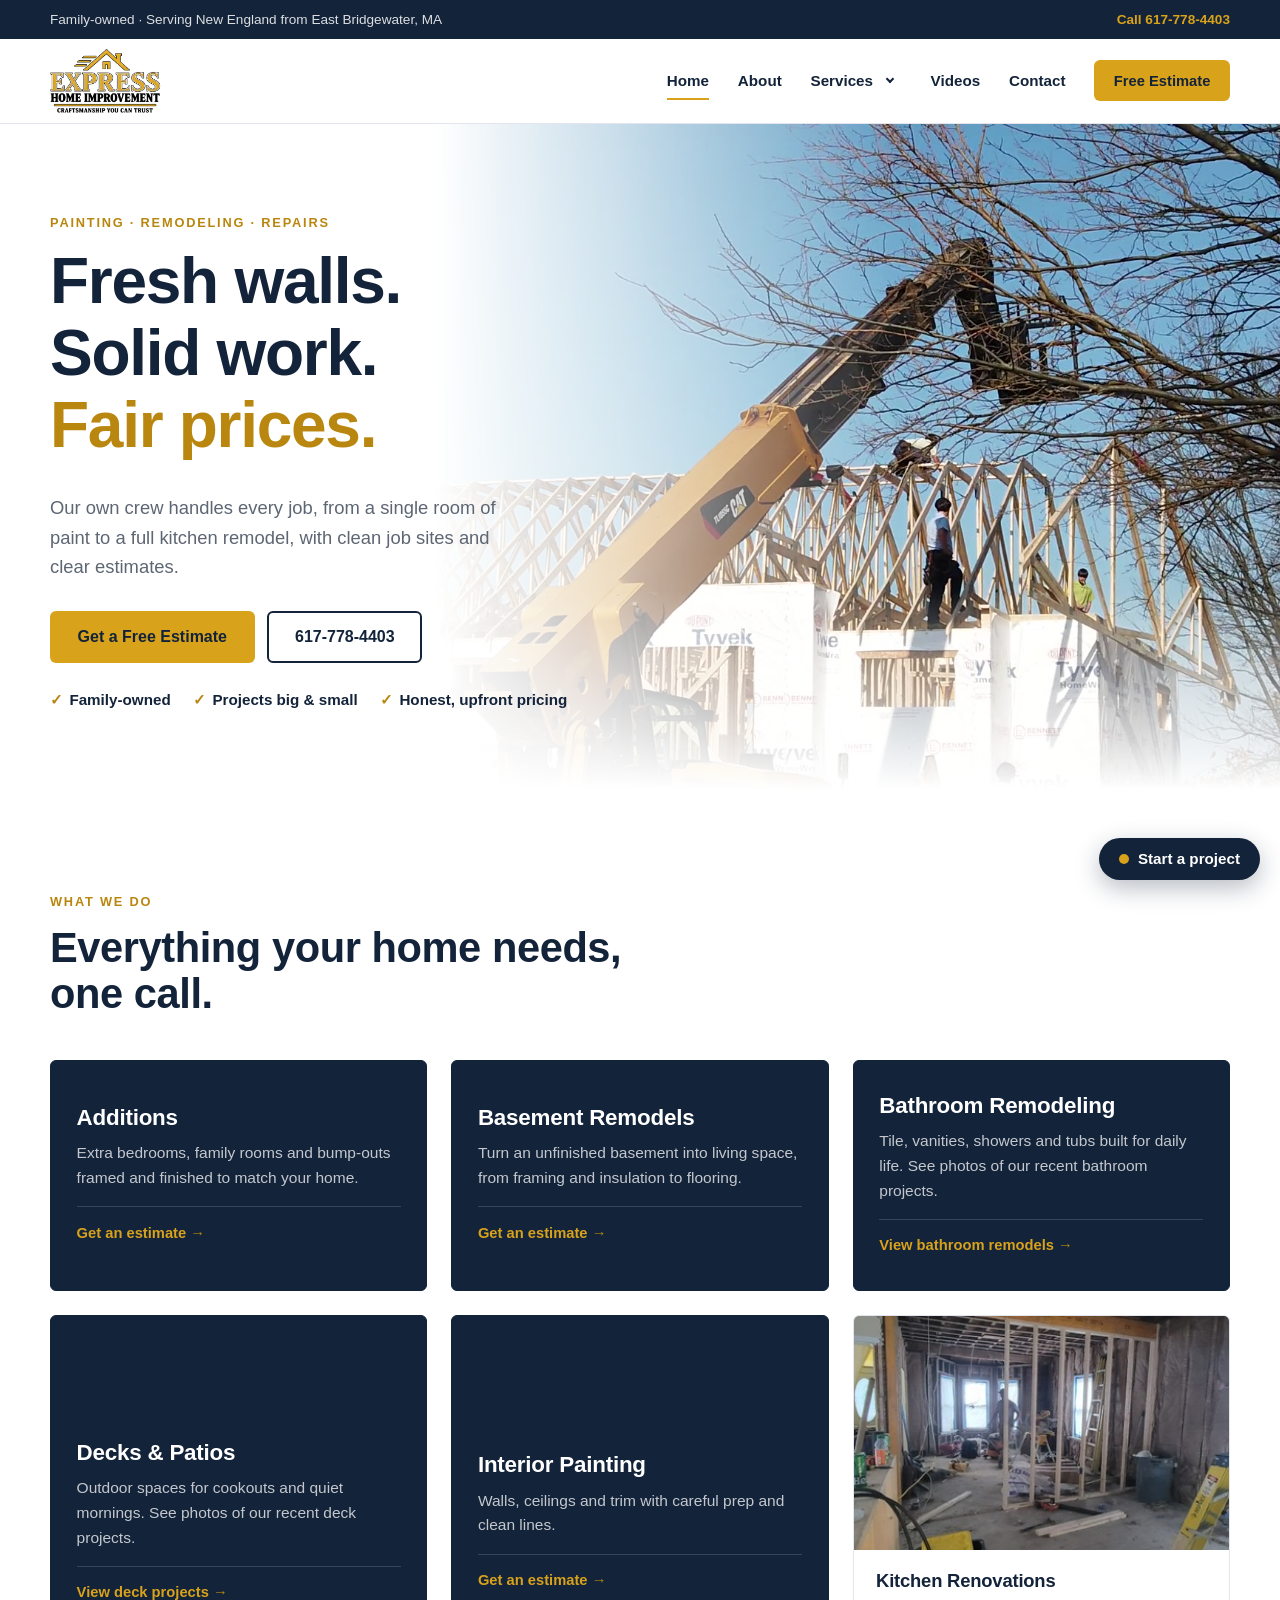
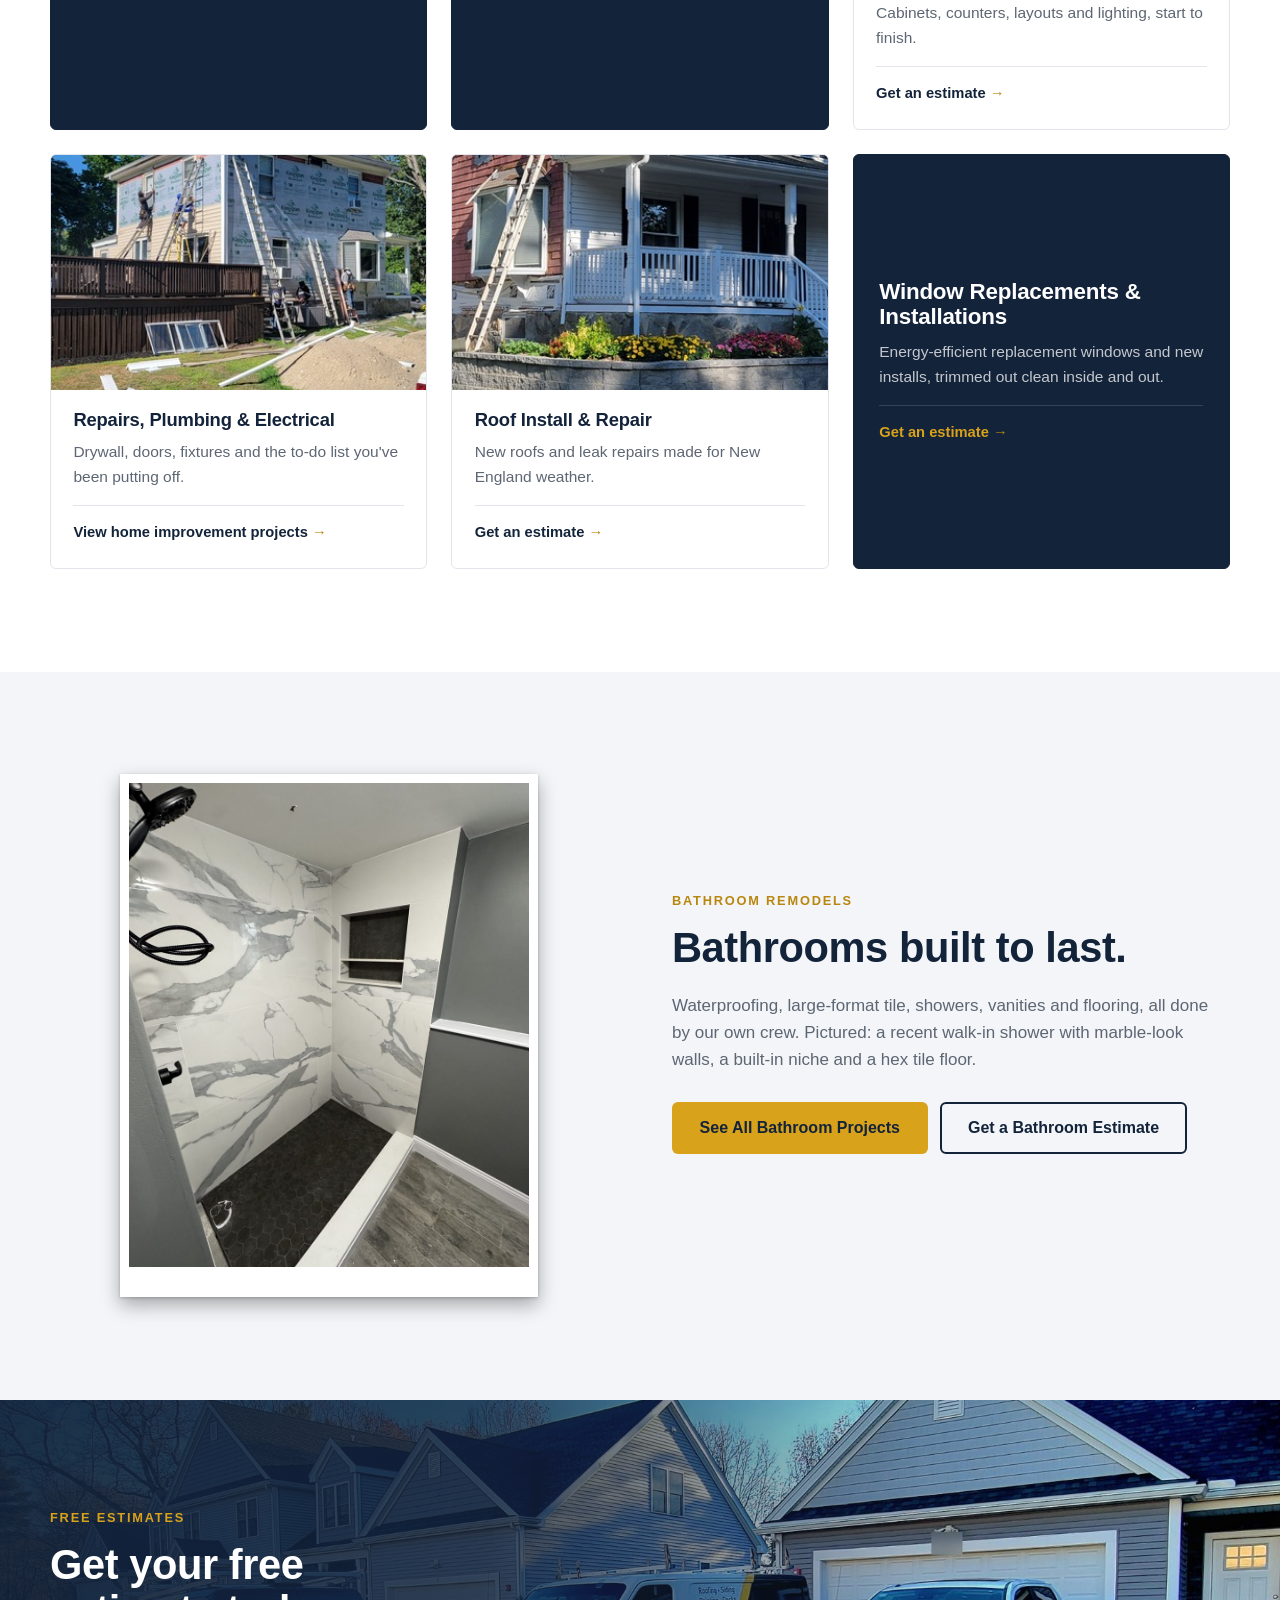
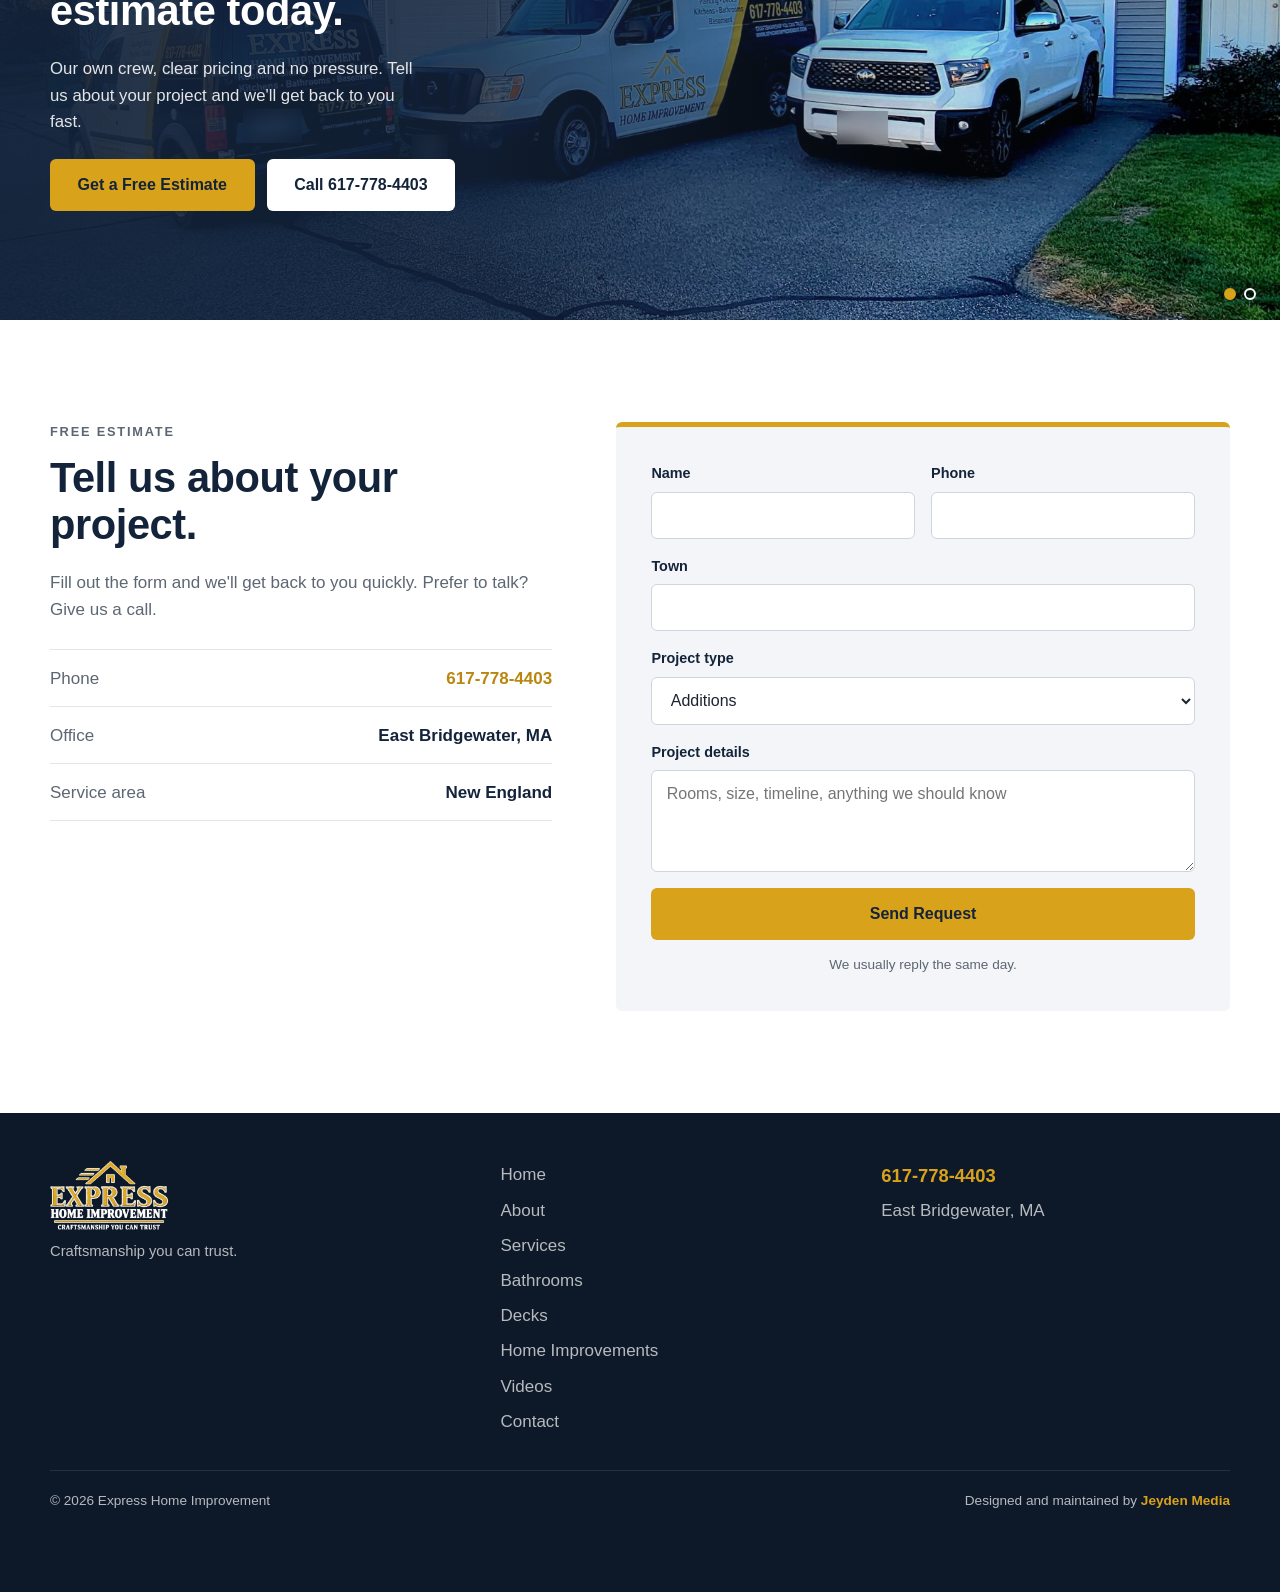
==== index.html @ 08d89a4f "Increase logo size 15% in header and footer Co-Authored-By: Claude Opus 5.5 <noreply@anthropic.com> " ====
<!DOCTYPE html>
<html lang="en">
<head>
  <meta charset="UTF-8">
  <meta name="viewport" content="width=device-width, initial-scale=1">
  <title>Express Home Improvement | Painting, Remodeling &amp; Repairs | East Bridgewater, MA</title>
  <meta name="description" content="Express Home Improvement is a family-owned remodeling company serving New England. Interior painting, bathroom and kitchen remodels, roofing, decks, plumbing, electrical and general repairs. Call 617-778-4403.">
  <meta property="og:title" content="Express Home Improvement">
  <meta property="og:description" content="Family-owned home improvement serving New England. Projects big and small.">
  <meta property="og:type" content="website">
  <meta property="og:image" content="https://www.xphomeimprovement.com/images/hero-building.jpg">
  <meta property="og:url" content="https://www.xphomeimprovement.com/">
  <link rel="canonical" href="https://www.xphomeimprovement.com/">
  <meta name="theme-color" content="#13233a">
  <link rel="icon" type="image/png" href="images/favicon.png">
  <link rel="apple-touch-icon" href="images/favicon.png">
  <link rel="stylesheet" href="css/styles.css?v=20261128h">
  <script type="application/ld+json">
  {
    "@context": "https://schema.org",
    "@type": "HomeAndConstructionBusiness",
    "name": "Express Home Improvement",
    "slogan": "Craftsmanship You Can Trust",
    "logo": "https://www.xphomeimprovement.com/images/logo.png",
    "telephone": "+1-617-778-4403",
    "url": "https://www.xphomeimprovement.com",
    "address": { "@type": "PostalAddress", "addressLocality": "East Bridgewater", "addressRegion": "MA", "addressCountry": "US" },
    "areaServed": "New England"
  }
  </script>
</head>
<body>

<a class="skip" href="#main">Skip to content</a>

<div class="topbar">
  <div class="wrap topbar__inner">
    <span>Family-owned · Serving New England from East Bridgewater, MA</span>
    <a href="tel:16177784403">Call 617-778-4403</a>
  </div>
</div>

<header class="nav" id="top">
  <div class="wrap nav__inner">
    <a href="#top" class="brand" aria-label="Express Home Improvement home">
      <img src="images/logo.png" alt="Express Home Improvement" width="800" height="455">
    </a>
    <nav class="nav__links" id="navLinks" aria-label="Main">
      <a href="#top" aria-current="page">Home</a>
      <a href="about.html">About</a>
      <div class="nav__drop">
        <a href="#services" class="nav__drop-link">Services</a>
        <button type="button" class="nav__drop-btn" aria-expanded="false" aria-controls="svcMenu" aria-label="Show service pages"></button>
        <div class="nav__sub" id="svcMenu">
          <a href="#svc-additions"><svg class="nav__ico" viewBox="0 0 24 24" aria-hidden="true"><path d="M3 11l9-7 9 7"/><path d="M5 10v10h14V10"/><path d="M12 12v6M9 15h6"/></svg><span>Additions</span></a>
          <a href="#svc-basement"><svg class="nav__ico" viewBox="0 0 24 24" aria-hidden="true"><path d="M3 20h4v-4h4v-4h4V8h6"/><path d="M3 20h18"/></svg><span>Basement Remodels</span></a>
          <a href="bathrooms.html"><svg class="nav__ico" viewBox="0 0 24 24" aria-hidden="true"><path d="M4 12h16v3a4 4 0 0 1-4 4H8a4 4 0 0 1-4-4z"/><path d="M6 12V6a2 2 0 0 1 4 0"/><path d="M7 19l-1 2M17 19l1 2"/></svg><span>Bathroom Remodeling</span></a>
          <a href="decks.html"><svg class="nav__ico" viewBox="0 0 24 24" aria-hidden="true"><path d="M3 9h18M3 13h18M3 17h18"/><path d="M6 9v10M18 9v10"/><path d="M12 5v4"/></svg><span>Decks &amp; Patios</span></a>
          <a href="home-improvements.html"><svg class="nav__ico" viewBox="0 0 24 24" aria-hidden="true"><path d="M14 6l4 4"/><path d="M12 8l4-4 4 4-4 4"/><path d="M13 11l-9 9-1-1 9-9"/></svg><span>Home Improvements</span></a>
          <a href="#svc-painting"><svg class="nav__ico" viewBox="0 0 24 24" aria-hidden="true"><rect x="4" y="3" width="14" height="6" rx="1"/><path d="M18 6h2v5h-8v3"/><rect x="10" y="14" width="4" height="7" rx="1"/></svg><span>Interior Painting</span></a>
          <a href="#svc-kitchen"><svg class="nav__ico" viewBox="0 0 24 24" aria-hidden="true"><rect x="4" y="3" width="16" height="18" rx="2"/><path d="M4 10h16"/><circle cx="9" cy="6.5" r="1"/><circle cx="15" cy="6.5" r="1"/><path d="M8 14h8"/></svg><span>Kitchen Renovations</span></a>
          <a href="#svc-repairs"><svg class="nav__ico" viewBox="0 0 24 24" aria-hidden="true"><path d="M14.7 6.3a4 4 0 0 0-5.4 5.4L3 18l3 3 6.3-6.3a4 4 0 0 0 5.4-5.4l-2.5 2.5-2.4-.6-.6-2.4z"/></svg><span>Repairs, Plumbing &amp; Electrical</span></a>
          <a href="#svc-roof"><svg class="nav__ico" viewBox="0 0 24 24" aria-hidden="true"><path d="M2 12l10-8 10 8"/><path d="M5 10v10h14V10"/><path d="M10 20v-5h4v5"/></svg><span>Roof Install &amp; Repair</span></a>
          <a href="#svc-windows"><svg class="nav__ico" viewBox="0 0 24 24" aria-hidden="true"><rect x="5" y="3" width="14" height="18" rx="1"/><path d="M12 3v18M5 12h14"/></svg><span>Window Replacements &amp; Installations</span></a>
        </div>
      </div>
      <a href="videos.html">Videos</a>
      <a href="#contact">Contact</a>
      <a href="#contact" class="btn btn--primary btn--sm">Free Estimate</a>
    </nav>
    <button class="nav__toggle" id="navToggle" aria-label="Open menu" aria-expanded="false" aria-controls="navLinks">
      <span></span><span></span><span></span>
    </button>
  </div>
</header>

<main id="main">

  <!-- HERO: text over a photo that fades into the page -->
  <section class="hero">
    <div class="hero__photo" aria-hidden="true">
      <video autoplay muted loop playsinline preload="metadata" poster="images/hero-building.jpg">
        <source src="images/hero-building.mp4" type="video/mp4">
      </video>
    </div>
    <div class="wrap hero__inner">
      <div class="hero__copy">
        <p class="kicker">Painting · Remodeling · Repairs</p>
        <h1>Fresh walls.<br>Solid work.<br><span>Fair prices.</span></h1>
        <p class="hero__lead">Our own crew handles every job, from a single room of paint to a full kitchen remodel, with clean job sites and clear estimates.</p>
        <div class="hero__cta">
          <a href="#contact" class="btn btn--primary">Get a Free Estimate</a>
          <a href="tel:16177784403" class="btn btn--outline">617-778-4403</a>
        </div>
        <ul class="checks">
          <li>Family-owned</li>
          <li>Projects big &amp; small</li>
          <li>Honest, upfront pricing</li>
        </ul>
      </div>
    </div>
  </section>

  <!-- SERVICES -->
  <section class="section" id="services">
    <div class="wrap">
      <header class="head">
        <p class="kicker">What we do</p>
        <h2>Everything your home needs, one call.</h2>
      </header>

      <div class="services">
        <a href="#contact" id="svc-additions" class="service service--text reveal" data-service="Additions">
          <div class="service__body"><h3>Additions</h3><p>Extra bedrooms, family rooms and bump-outs framed and finished to match your home.</p><span class="service__link">Get an estimate</span></div>
        </a>
        <a href="#contact" id="svc-basement" class="service service--text reveal" data-service="Basement remodel">
          <div class="service__body"><h3>Basement Remodels</h3><p>Turn an unfinished basement into living space, from framing and insulation to flooring.</p><span class="service__link">Get an estimate</span></div>
        </a>
        <a href="bathrooms.html" id="svc-bathrooms" class="service service--text reveal">
          <div class="service__body"><h3>Bathroom Remodeling</h3><p>Tile, vanities, showers and tubs built for daily life. See photos of our recent bathroom projects.</p><span class="service__link">View bathroom remodels</span></div>
        </a>
        <a href="decks.html" id="svc-decks" class="service service--text reveal">
          <div class="service__body"><h3>Decks &amp; Patios</h3><p>Outdoor spaces for cookouts and quiet mornings. See photos of our recent deck projects.</p><span class="service__link">View deck projects</span></div>
        </a>
        <a href="#contact" id="svc-painting" class="service service--text reveal" data-service="Interior painting">
          <div class="service__body"><h3>Interior Painting</h3><p>Walls, ceilings and trim with careful prep and clean lines.</p><span class="service__link">Get an estimate</span></div>
        </a>
        <a href="#contact" id="svc-kitchen" class="service reveal" data-service="Kitchen renovation">
          <div class="service__img"><img src="images/service-kitchen.jpg" alt="Kitchen under renovation" loading="lazy"></div>
          <div class="service__body"><h3>Kitchen Renovations</h3><p>Cabinets, counters, layouts and lighting, start to finish.</p><span class="service__link">Get an estimate</span></div>
        </a>
        <a href="home-improvements.html" id="svc-repairs" class="service reveal">
          <div class="service__img"><img src="images/project-4.jpg" alt="Exterior siding repair in progress" loading="lazy"></div>
          <div class="service__body"><h3>Repairs, Plumbing &amp; Electrical</h3><p>Drywall, doors, fixtures and the to-do list you've been putting off.</p><span class="service__link">View home improvement projects</span></div>
        </a>
        <a href="#contact" id="svc-roof" class="service reveal" data-service="Roof install / repair">
          <div class="service__img"><img src="images/service-roof.jpg" alt="Home with new roof and porch" loading="lazy"></div>
          <div class="service__body"><h3>Roof Install &amp; Repair</h3><p>New roofs and leak repairs made for New England weather.</p><span class="service__link">Get an estimate</span></div>
        </a>
        <a href="#contact" id="svc-windows" class="service service--text reveal" data-service="Window replacement / installation">
          <div class="service__body"><h3>Window Replacements &amp; Installations</h3><p>Energy-efficient replacement windows and new installs, trimmed out clean inside and out.</p><span class="service__link">Get an estimate</span></div>
        </a>
      </div>
    </div>
  </section>

  <!-- BATHROOM REMODELS -->
  <section class="section section--tint" id="bathrooms">
    <div class="wrap bath-feature">
      <figure class="bath-feature__img reveal">
        <button class="gallery__item"><img src="images/bath-shower-finished.jpg" alt="Finished walk-in shower with marble-look walls, built-in niche and black hex tile floor" loading="lazy"></button>
      </figure>
      <div class="bath-feature__copy">
        <p class="kicker">Bathroom remodels</p>
        <h2>Bathrooms built to last.</h2>
        <p class="muted">Waterproofing, large-format tile, showers, vanities and flooring, all done by our own crew. Pictured: a recent walk-in shower with marble-look walls, a built-in niche and a hex tile floor.</p>
        <div class="hero__cta"><a href="bathrooms.html" class="btn btn--primary">See All Bathroom Projects</a>
        <a href="#contact" class="btn btn--outline" data-pick="Bathroom remodel">Get a Bathroom Estimate</a></div>
      </div>
    </div>
  </section>

  <!-- FREE ESTIMATE PROMO: rotating photos -->
  <section class="promo" aria-label="Free estimate">
    <div class="promo__track" tabindex="0" aria-label="Photos of our team">
      <figure class="promo__slide"><img src="images/promo-fleet.jpg" alt="Express Home Improvement vans and truck lined up in a driveway" loading="lazy"></figure>
      <figure class="promo__slide promo__slide--split"><img src="images/promo-crew.jpg" alt="Two Express Home Improvement crew members framing a wall" loading="lazy"></figure>
    </div>
    <div class="promo__overlay">
      <div class="wrap">
        <p class="kicker">Free estimates</p>
        <h2>Get your free estimate today.</h2>
        <p>Our own crew, clear pricing and no pressure. Tell us about your project and we'll get back to you fast.</p>
        <div class="promo__btns">
          <a href="#contact" class="btn btn--primary">Get a Free Estimate</a>
          <a href="tel:16177784403" class="btn btn--white">Call 617-778-4403</a>
        </div>
      </div>
    </div>
    <div class="promo__dots" role="tablist" aria-label="Choose photo"></div>
  </section>

  <!-- CONTACT -->
  <section class="section" id="contact">
    <div class="wrap contact">
      <div class="contact__info">
        <p class="kicker">Free estimate</p>
        <h2>Tell us about your project.</h2>
        <p>Fill out the form and we'll get back to you quickly. Prefer to talk? Give us a call.</p>
        <ul class="contact__list">
          <li><span>Phone</span><a href="tel:16177784403">617-778-4403</a></li>
          <li><span>Office</span>East Bridgewater, MA</li>
          <li><span>Service area</span>New England</li>
        </ul>
      </div>

      <form class="form" id="quoteForm" novalidate>
        <div class="form__row">
          <label>Name<input name="name" type="text" autocomplete="name" required></label>
          <label>Phone<input name="phone" type="tel" autocomplete="tel" required></label>
        </div>
        <label>Town<input name="town" type="text" autocomplete="address-level2"></label>
        <label>Project type
          <select name="service">
            <option>Additions</option>
            <option>Basement remodel</option>
            <option>Bathroom remodel</option>
            <option>Deck &amp; patio</option>
            <option>General repairs</option>
            <option>Interior painting</option>
            <option>Kitchen renovation</option>
            <option>Plumbing / electrical</option>
            <option>Roof install / repair</option>
            <option>Window replacement / installation</option>
            <option>Something else</option>
          </select>
        </label>
        <label>Project details<textarea name="details" rows="4" placeholder="Rooms, size, timeline, anything we should know"></textarea></label>
        <button type="submit" class="btn btn--primary btn--block">Send Request</button>
        <p class="form__note" id="formNote">We usually reply the same day.</p>
      </form>
    </div>
  </section>

</main>

<footer class="footer">
  <div class="wrap footer__inner">
    <div class="footer__brand">
      <img src="images/logo-light.png" alt="Express Home Improvement" width="800" height="455" loading="lazy">
      <p>Craftsmanship you can trust.</p>
    </div>
    <nav aria-label="Footer">
      <a href="#top">Home</a>
      <a href="about.html">About</a>
      <a href="#services">Services</a>
      <a href="bathrooms.html">Bathrooms</a>
      <a href="decks.html">Decks</a>
      <a href="home-improvements.html">Home Improvements</a>
      <a href="videos.html">Videos</a>
      <a href="#contact">Contact</a>
    </nav>
    <div class="footer__contact">
      <a href="tel:16177784403">617-778-4403</a>
      <span>East Bridgewater, MA</span>
    </div>
  </div>
  <div class="wrap footer__copy"><span>© <span id="year">2026</span> Express Home Improvement</span><span class="footer__credit">Designed and maintained by <a href="https://jeydenmedia.com" target="_blank" rel="noopener">Jeyden Media</a></span></div>
</footer>

<div class="callbar">
  <a href="tel:16177784403" class="btn btn--white">Call Now</a>
  <a href="#contact" class="btn btn--primary">Free Estimate</a>
</div>

<div class="lightbox" id="lightbox" hidden role="dialog" aria-modal="true" aria-label="Project photo">
  <button class="lightbox__close" aria-label="Close">×</button>
  <button class="lightbox__nav lightbox__prev" aria-label="Previous photo">‹</button>
  <img alt="">
  <button class="lightbox__nav lightbox__next" aria-label="Next photo">›</button>
</div>

<script src="js/main.js?v=20261128h"></script>
<script src="js/intake.js?v=20261128h"></script>
</body>
</html>
---- css/styles.css ----
:root {
  --navy: #13233a;
  --navy-2: #1d3350;
  --gold: #d9a21b;
  --gold-dk: #b9870f;
  --text: #1c2430;
  --muted: #5d6673;
  --bg: #ffffff;
  --tint: #f3f5f8;
  --line: #e2e6ec;
  --radius: 6px;
  --font: Arial, "Helvetica Neue", Helvetica, sans-serif;
  --wrap: 1180px;
}

*, *::before, *::after { box-sizing: border-box; }
html { scroll-behavior: smooth; scroll-padding-top: 90px; }
body { margin: 0; font-family: var(--font); font-size: 17px; line-height: 1.6; color: var(--text); background: var(--bg); }
img { max-width: 100%; display: block; }
a { color: inherit; }
button, input, select, textarea { font-family: var(--font); }
h1, h2, h3 { font-family: var(--font); color: var(--navy); line-height: 1.12; margin: 0 0 .5em; font-weight: 700; letter-spacing: -.01em; }
h1 { font-size: clamp(2.4rem, 5.2vw, 4rem); letter-spacing: -.02em; }
h2 { font-size: clamp(1.8rem, 3.4vw, 2.6rem); }
h3 { font-size: 1.15rem; }
p { margin: 0 0 1em; }
.muted { color: var(--muted); }

.wrap { width: min(var(--wrap), 100% - 2.5rem); margin-inline: auto; }
.skip { position: absolute; left: -9999px; }
.skip:focus { left: 1rem; top: 1rem; z-index: 200; background: var(--gold); padding: .5rem 1rem; }
:focus-visible { outline: 3px solid var(--gold); outline-offset: 2px; }

.kicker { font-size: .8rem; font-weight: 700; letter-spacing: .14em; text-transform: uppercase; color: var(--gold-dk); margin-bottom: .8rem; }

/* Buttons */
.btn {
  display: inline-flex; align-items: center; justify-content: center;
  font: 700 1rem/1 var(--font); text-decoration: none; padding: 1rem 1.6rem;
  border-radius: var(--radius); border: 2px solid transparent; cursor: pointer;
  transition: background .2s, color .2s, border-color .2s, box-shadow .2s;
}
.btn--sm { padding: .7rem 1.1rem; font-size: .92rem; }
.btn--block { width: 100%; }
.btn--primary { background: var(--gold); color: var(--navy); }
.btn--primary:hover { background: var(--gold-dk); color: #fff; }
.btn--outline { border-color: var(--navy); color: var(--navy); background: transparent; }
.btn--outline:hover { background: var(--navy); color: #fff; }
.btn--white { background: #fff; color: var(--navy); }
.btn--white:hover { background: var(--tint); }

/* Top bar + nav */
.topbar { background: var(--navy); color: rgba(255,255,255,.85); font-size: .85rem; }
.topbar__inner { display: flex; justify-content: space-between; gap: 1rem; padding: .55rem 0; }
.topbar a { color: var(--gold); font-weight: 700; text-decoration: none; }
.nav { position: sticky; top: 0; z-index: 50; background: rgba(255,255,255,.97); border-bottom: 1px solid var(--line); transition: box-shadow .2s; }
.nav.is-scrolled { box-shadow: 0 4px 18px rgba(19,35,58,.08); }
.nav__inner { display: flex; align-items: center; justify-content: space-between; padding: .6rem 0; }
.brand img { height: 64px; width: auto; }
.nav__links { display: flex; align-items: center; gap: 1.8rem; }
.nav__links a:not(.btn) { text-decoration: none; font-weight: 700; font-size: .95rem; color: var(--navy); position: relative; padding: .3rem 0; }
.nav__links a:not(.btn)::after { content: ""; position: absolute; left: 0; right: 0; bottom: -2px; height: 2px; background: var(--gold); transform: scaleX(0); transition: transform .2s; }
.nav__links a:not(.btn):hover::after { transform: scaleX(1); }
/* Services dropdown */
.nav__drop { position: relative; display: flex; align-items: center; gap: .3rem; }
.nav__drop-btn { width: 24px; height: 24px; border: 0; background: none; cursor: pointer; display: grid; place-items: center; padding: 0; border-radius: 4px; -webkit-tap-highlight-color: transparent; }
.nav__drop-btn::before { content: ""; width: 6px; height: 6px; border-right: 2px solid var(--navy); border-bottom: 2px solid var(--navy); transform: translateY(-2px) rotate(45deg); transition: transform .2s; }
.nav__drop:hover .nav__drop-btn::before, .nav__drop.is-open .nav__drop-btn::before { transform: translateY(1px) rotate(-135deg); }
.nav__sub { position: absolute; top: 100%; left: -1rem; width: 230px; margin-top: .9rem; padding: .4rem 0; background: #fff; border-top: 3px solid var(--gold); border-radius: 0 0 var(--radius) var(--radius); box-shadow: 0 14px 34px rgba(19,35,58,.16); display: none; flex-direction: column; z-index: 60; }
.nav__sub::before { content: ""; position: absolute; left: 0; right: 0; top: -1.3rem; height: 1.3rem; }
.nav__drop:hover .nav__sub, .nav__drop:focus-within .nav__sub, .nav__drop.is-open .nav__sub { display: flex; }
.nav__links .nav__sub a:not(.btn) { display: block; padding: .7rem 1rem; font-size: .93rem; white-space: nowrap; border-left: 3px solid transparent; }
.nav__links .nav__sub a:not(.btn)::after { display: none; }
.nav__links .nav__sub a:not(.btn):hover, .nav__links .nav__sub a:not(.btn):focus-visible { background: var(--tint); border-left-color: var(--gold); outline: none; }
.nav__links .nav__sub a[aria-current="page"] { color: var(--gold-dk); border-left-color: var(--gold); }
.nav__drop.is-current .nav__drop-link::after { transform: scaleX(1); }
.nav__toggle { display: none; background: none; border: 0; width: 44px; height: 44px; cursor: pointer; position: relative; }
.nav__toggle span { position: absolute; left: 10px; right: 10px; height: 2px; background: var(--navy); transition: transform .25s, opacity .25s; }
.nav__toggle span:nth-child(1) { top: 14px; }
.nav__toggle span:nth-child(2) { top: 21px; }
.nav__toggle span:nth-child(3) { top: 28px; }
.nav.is-open .nav__toggle span:nth-child(1) { transform: translateY(7px) rotate(45deg); }
.nav.is-open .nav__toggle span:nth-child(2) { opacity: 0; }
.nav.is-open .nav__toggle span:nth-child(3) { transform: translateY(-7px) rotate(-45deg); }

/* Hero: photo on the right that fades into white on the left */
.hero { position: relative; overflow: hidden; background: #fff; }
.hero__photo {
  position: absolute; top: 0; right: 0; bottom: 0; width: 66%;
  background: #e9edf2 url("../images/hero-building.jpg") 60% 55% / cover no-repeat;
  -webkit-mask-image: linear-gradient(to right, transparent 0%, rgba(0,0,0,.35) 22%, #000 55%);
          mask-image: linear-gradient(to right, transparent 0%, rgba(0,0,0,.35) 22%, #000 55%);
}
.hero__photo video { width: 100%; height: 100%; object-fit: cover; object-position: 60% 55%; display: block; }
.hero__photo::after { content: ""; position: absolute; inset: auto 0 0 0; height: 30%; background: linear-gradient(to top, #fff, transparent); }
.hero__inner { position: relative; padding: clamp(3.5rem, 7vw, 6rem) 0 clamp(3rem, 6vw, 5rem); }
.hero__copy { max-width: 33rem; }
.hero h1 span { color: var(--gold-dk); }
.hero__lead { font-size: 1.15rem; color: var(--muted); max-width: 30rem; }
.hero__cta { display: flex; flex-wrap: wrap; gap: .8rem; margin: 1.8rem 0 1.6rem; }
.checks { list-style: none; margin: 0; padding: 0; display: flex; flex-wrap: wrap; gap: .5rem 1.4rem; font-size: .95rem; font-weight: 700; color: var(--navy); }
.checks li::before { content: "✓"; color: var(--gold-dk); margin-right: .4rem; }

/* About page header */
.page-head { background: var(--tint); padding: clamp(3rem, 7vw, 5rem) 0 clamp(2rem, 5vw, 3.5rem); border-bottom: 4px solid var(--gold); }
.page-head h1 { margin-bottom: .3em; }
.page-head .hero__lead { margin: 0; }
.nav__links a[aria-current="page"]::after { transform: scaleX(1); }

/* Sections */
.section { padding: clamp(4rem, 8vw, 6.5rem) 0; }
.section--tint { background: var(--tint); }
.head { max-width: 40rem; margin-bottom: 2.6rem; }
.head--row { max-width: none; display: flex; justify-content: space-between; align-items: end; gap: 1.5rem; }
.head--row .muted { margin: 0; }

/* Services */
.services { display: grid; grid-template-columns: repeat(3, 1fr); gap: 1.5rem; }
.service {
  display: flex; flex-direction: column; text-decoration: none; background: #fff;
  border: 1px solid var(--line); border-radius: var(--radius); overflow: hidden;
  transition: transform .25s, box-shadow .25s, border-color .25s;
}
.service:hover { transform: translateY(-4px); box-shadow: 0 16px 34px -18px rgba(19,35,58,.35); border-color: transparent; }
.service__img { aspect-ratio: 16 / 10; overflow: hidden; background: var(--tint); }
.service__img img { width: 100%; height: 100%; object-fit: cover; transition: transform .5s; }
.service:hover .service__img img { transform: scale(1.05); }
.service__body { padding: 1.3rem 1.4rem 1.5rem; display: flex; flex-direction: column; flex: 1; }
.service__body p { color: var(--muted); font-size: .97rem; flex: 1; }
.service__link { font-weight: 700; font-size: .92rem; color: var(--navy); border-top: 1px solid var(--line); padding-top: .9rem; }
.service__link::after { content: " →"; color: var(--gold-dk); transition: margin .2s; }
.service:hover .service__link::after { margin-left: .3rem; }

/* Bathroom remodels */
.bath__intro { max-width: 26rem; }
.tag { display: inline-block; font-size: .72rem; font-weight: 700; letter-spacing: .1em; text-transform: uppercase; padding: .3rem .6rem; border-radius: 4px; background: var(--tint); color: var(--navy); margin: 0 .6rem .4rem 0; }
.tag--done { background: var(--gold); color: var(--navy); }
.service--text { background: var(--navy); border-color: var(--navy); }
.service--text .service__body { justify-content: center; padding: 2rem 1.6rem; }
.service--text h3 { color: #fff; font-size: 1.4rem; }
.service--text p { color: rgba(255,255,255,.75); flex: 0 0 auto; }
.service--text .service__link { color: var(--gold); border-color: rgba(255,255,255,.15); }
.service__icon { font-size: 2.2rem; line-height: 1; margin-bottom: 1rem; }
.bath__cta { margin-top: 2rem; text-align: center; }
.ba { margin-top: 3rem; }
.ba__title { margin-bottom: 1rem; }
.ba__pair { display: grid; grid-template-columns: 1fr 1fr; gap: 1rem; }
.ba__steps { display: grid; grid-template-columns: repeat(3, 1fr); gap: 1rem; margin-top: 1rem; }
.ba__item { margin: 0; position: relative; border-radius: var(--radius); overflow: hidden; }
.ba__item .gallery__item { display: block; width: 100%; border-radius: 0; aspect-ratio: 4 / 3; }
.ba__pair .gallery__item { aspect-ratio: 4 / 5; }
.ba__pair--wide .gallery__item { aspect-ratio: 16 / 9; }
.ba__pair--one { grid-template-columns: 1fr; }
.ba__steps--tall .gallery__item { aspect-ratio: 3 / 4; }
.bath-grid { display: grid; grid-template-columns: repeat(5, 1fr); gap: 1rem; }
.bath-grid .gallery__item { aspect-ratio: 3 / 4; }
@media (max-width: 980px) { .bath-grid { grid-template-columns: repeat(3, 1fr); } }
@media (max-width: 560px) { .bath-grid { grid-template-columns: 1fr 1fr; gap: .5rem; } .ba__steps--tall { grid-template-columns: 1fr 1fr; } .ba__steps--tall .ba__item:first-child { grid-column: 1 / -1; } .ba__steps--tall .ba__item:first-child .gallery__item { aspect-ratio: 4 / 3; } }
.ba__pair--tall { margin-top: 1rem; }
.ba__pair--tall .gallery__item { aspect-ratio: 3 / 4; }
.ba__pair--tall img { object-position: center 25%; }
.ba__item figcaption { position: absolute; left: .8rem; top: .8rem; pointer-events: none; }
.ba__item .tag { margin: 0; box-shadow: 0 2px 8px rgba(0,0,0,.2); }
.bath-feature { display: grid; grid-template-columns: 1fr 1fr; gap: clamp(2rem, 5vw, 4.5rem); align-items: center; }
.bath-feature__img { margin: 0; border-radius: var(--radius); overflow: hidden; }
.bath-feature__img .gallery__item { display: block; width: 100%; aspect-ratio: 4 / 5; border-radius: 0; }
.bath-feature__copy .muted { margin-bottom: 1.6rem; }
/* Decks */
.decks { display: grid; grid-template-columns: 1fr 1fr 2fr; grid-template-rows: 250px 250px; gap: 1rem; }
.deck__item { margin: 0; position: relative; border-radius: var(--radius); overflow: hidden; }
.deck__item .gallery__item { display: block; width: 100%; height: 100%; border-radius: 0; }
.deck__item figcaption {
  position: absolute; left: 0; right: 0; bottom: 0; padding: 2rem 1rem .9rem; pointer-events: none;
  color: #fff; font-size: .92rem; font-weight: 700; background: linear-gradient(to top, rgba(13,24,40,.85), transparent);
}
.deck__item .tag { display: table; margin: 0 0 .35rem; }
.d-tall { grid-row: span 2; }
.d-tall:nth-child(1) { grid-column: 1; } .d-tall:nth-child(2) { grid-column: 2; }
.d-wide { grid-column: 3; }
.gallery.gallery--two { grid-template-columns: repeat(2, 1fr); grid-auto-rows: 340px; }

/* About */
.about { display: grid; grid-template-columns: 1fr 1fr; gap: clamp(2rem, 5vw, 4.5rem); align-items: center; }
.about__img { border-radius: var(--radius); overflow: hidden; aspect-ratio: 4 / 5; position: relative; }
.about__img::after { content: ""; position: absolute; left: 0; bottom: 0; width: 40%; height: 6px; background: var(--gold); }
.about__img img { width: 100%; height: 100%; object-fit: cover; }
.about__copy > p { color: var(--muted); }
.steps { list-style: none; padding: 0; margin: 1.8rem 0 0; display: grid; gap: 1rem; }
.steps li { display: flex; gap: 1rem; align-items: flex-start; background: #fff; padding: 1.1rem 1.2rem; border-radius: var(--radius); border-left: 4px solid var(--gold); }
.steps b { flex: none; width: 36px; height: 36px; border-radius: 50%; background: var(--navy); color: #fff; display: grid; place-items: center; font-size: .95rem; }
.steps h3 { margin-bottom: .15em; font-size: 1.05rem; }
.steps p { margin: 0; color: var(--muted); font-size: .95rem; }

/* Gallery */
.gallery { display: grid; grid-template-columns: repeat(4, 1fr); grid-auto-rows: 220px; gap: .9rem; }
.gallery__item { border: 0; padding: 0; border-radius: var(--radius); overflow: hidden; cursor: zoom-in; background: var(--tint); position: relative; }
.gallery__item img { width: 100%; height: 100%; object-fit: cover; transition: transform .5s; }
.gallery__item:hover img { transform: scale(1.06); }
.gallery__item::after { content: ""; position: absolute; inset: 0; background: rgba(19,35,58,0); transition: background .3s; }
.gallery__item:hover::after { background: rgba(19,35,58,.15); }
.g-big { grid-column: span 2; grid-row: span 2; }
.g-wide { grid-column: span 2; }

/* CTA */
.cta { background: var(--navy); color: #fff; padding: clamp(3rem, 6vw, 4.5rem) 0; }
.cta__inner { display: flex; align-items: center; justify-content: space-between; gap: 2rem; flex-wrap: wrap; }
.cta h2 { color: #fff; margin-bottom: .3em; }
.cta p { margin: 0; color: rgba(255,255,255,.75); }
.cta__btns { display: flex; gap: .8rem; flex-wrap: wrap; }

/* Contact */
.contact { display: grid; grid-template-columns: .9fr 1.1fr; gap: clamp(2rem, 5vw, 4.5rem); align-items: start; }
.contact__info > p { color: var(--muted); }
.contact__list { list-style: none; padding: 0; margin: 1.6rem 0 0; border-top: 1px solid var(--line); }
.contact__list li { display: flex; justify-content: space-between; gap: 1rem; padding: .9rem 0; border-bottom: 1px solid var(--line); font-weight: 700; color: var(--navy); }
.contact__list span { font-weight: 400; color: var(--muted); }
.contact__list a { color: var(--gold-dk); text-decoration: none; }
.form { background: var(--tint); border-radius: var(--radius); padding: clamp(1.4rem, 3vw, 2.2rem); border-top: 5px solid var(--gold); }
.form label { display: block; font-size: .9rem; font-weight: 700; color: var(--navy); margin-bottom: 1rem; }
.form input, .form select, .form textarea {
  display: block; width: 100%; margin-top: .4rem; font-size: 1rem; color: var(--text);
  background: #fff; border: 1px solid #cfd5de; border-radius: var(--radius); padding: .85rem .9rem;
  transition: border-color .2s, box-shadow .2s;
}
.form input:focus, .form select:focus, .form textarea:focus { outline: none; border-color: var(--navy); box-shadow: 0 0 0 3px rgba(19,35,58,.12); }
.form .is-invalid { border-color: #c62828; }
.form__row { display: grid; grid-template-columns: 1fr 1fr; gap: 1rem; }
.form__note { margin: .9rem 0 0; font-size: .85rem; color: var(--muted); text-align: center; }

/* Footer */
.footer { background: #0d1828; color: rgba(255,255,255,.7); padding: 3rem 0 1.5rem; }
.footer__inner { display: grid; grid-template-columns: 1.2fr 1fr 1fr; gap: 2rem; align-items: start; }
.footer__brand img { height: 69px; width: auto; margin-bottom: .6rem; }
.footer__brand p { margin: 0; font-size: .92rem; }
.footer nav { display: grid; gap: .5rem; }
.footer a { text-decoration: none; }
.footer nav a:hover { color: #fff; }
.footer__contact { display: grid; gap: .4rem; }
.footer__contact a { color: var(--gold); font-weight: 700; font-size: 1.15rem; }
.footer__copy { margin-top: 2.2rem; padding-top: 1.2rem; border-top: 1px solid rgba(255,255,255,.1); font-size: .85rem; }

/* Mobile call bar */
.callbar { position: fixed; left: 0; right: 0; bottom: 0; z-index: 40; display: none; gap: .5rem; padding: .6rem; background: var(--navy); transform: translateY(100%); transition: transform .3s; }
.callbar .btn { flex: 1; padding: .85rem; }
.callbar.is-visible { transform: none; }

/* Lightbox */
.lightbox { position: fixed; inset: 0; z-index: 120; background: rgba(13,24,40,.94); display: grid; place-items: center; padding: 4rem 1rem; }
.lightbox[hidden] { display: none; }
.lightbox img { max-height: 84vh; max-width: min(1100px, 88vw); border-radius: var(--radius); object-fit: contain; }
.lightbox button { position: absolute; background: #fff; color: var(--navy); border: 0; border-radius: 50%; width: 48px; height: 48px; font-size: 1.6rem; line-height: 1; cursor: pointer; }
.lightbox button:hover { background: var(--gold); }
.lightbox__close { top: 1rem; right: 1rem; }
.lightbox__prev { left: 1rem; top: 50%; margin-top: -24px; }
.lightbox__next { right: 1rem; top: 50%; margin-top: -24px; }

/* Reveal */
.reveal { opacity: 0; transform: translateY(18px); transition: opacity .6s ease, transform .6s ease; }
.reveal.is-in { opacity: 1; transform: none; }

/* Responsive */
@media (max-width: 980px) {
  .services { grid-template-columns: repeat(2, 1fr); }
      .decks { grid-template-columns: 1fr 1fr; grid-template-rows: 300px 220px 220px; }
  .d-tall:nth-child(1), .d-tall:nth-child(2) { grid-column: auto; grid-row: 1; }
  .d-wide { grid-column: 1 / -1; }
  .about, .contact, .bath-feature { grid-template-columns: 1fr; }
  .bath-feature__img .gallery__item { aspect-ratio: 4 / 3; }
  .about__img { aspect-ratio: 16 / 10; }
  .footer__inner { grid-template-columns: 1fr 1fr; }
  .footer__brand { grid-column: 1 / -1; }
  .gallery { grid-template-columns: repeat(2, 1fr); grid-auto-rows: 180px; }
}
@media (max-width: 820px) {
  .topbar span { display: none; }
  .topbar__inner { justify-content: center; }
  .nav__toggle { display: block; }
  .nav__links {
    position: absolute; top: 100%; left: 0; right: 0; flex-direction: column; align-items: stretch; gap: 0;
    background: #fff; border-bottom: 1px solid var(--line); padding: .5rem 1.25rem 1.2rem;
    display: none;
  }
  .nav.is-open .nav__links { display: flex; }
  .nav__links a:not(.btn) { padding: .9rem 0; border-bottom: 1px solid var(--line); }
  .nav__links .btn { margin-top: 1rem; }
  .nav__links a:not(.btn)::after { display: none; }
  .nav__links a[aria-current="page"], .nav__drop.is-current .nav__drop-link { color: var(--gold-dk); }
  .nav__drop { flex-wrap: wrap; border-bottom: 1px solid var(--line); }
  .nav__drop .nav__drop-link { flex: 1; border-bottom: 0 !important; }
  .nav__drop-btn { width: 44px; height: 44px; margin-right: -10px; }
  .nav__drop-btn::before { width: 8px; height: 8px; }
  .nav__drop:hover .nav__drop-btn::before { transform: translateY(-2px) rotate(45deg); }
  .nav__drop.is-open .nav__drop-btn::before { transform: translateY(2px) rotate(-135deg); }
  .nav__drop:hover .nav__sub, .nav__drop:focus-within .nav__sub { display: none; }
  .nav__drop.is-open .nav__sub { display: flex; }
  .nav__sub { position: static; width: 100%; margin: 0; padding: 0 0 .4rem; border: 0; border-radius: 0; box-shadow: none; background: none; }
  .nav__sub::before { display: none; }
  .nav__links .nav__sub a:not(.btn) { padding: .7rem 0 .7rem 1rem; border-left: 0; border-bottom: 0; font-size: .95rem; }
  .nav__links .nav__sub a:not(.btn):hover, .nav__links .nav__sub a:not(.btn):focus-visible { background: none; color: var(--gold-dk); }
  .nav__links .nav__sub a[aria-current="page"] { border-left: 0; }
  .brand img { height: 53px; }
  /* On phones the photo sits on top and fades down into the text */
  .hero__photo {
    position: relative; width: 100%; height: 260px;
    -webkit-mask-image: linear-gradient(to bottom, #000 55%, transparent 100%);
            mask-image: linear-gradient(to bottom, #000 55%, transparent 100%);
  }
  .hero__photo::after { display: none; }
  .hero__inner { padding: 0 0 3rem; margin-top: -1rem; }
  .callbar { display: flex; }
  .footer { padding-bottom: 5.5rem; }
  .head--row { flex-direction: column; align-items: flex-start; }
}
@media (max-width: 560px) {
  .services { grid-template-columns: 1fr; }
      .decks { grid-template-rows: 260px 200px 200px; }
  .gallery.gallery--two { grid-auto-rows: 220px; }
  .ba__steps { grid-template-columns: 1fr 1fr 1fr; gap: .5rem; }
  .ba__pair { gap: .5rem; }
  .ba__pair--wide { grid-template-columns: 1fr; }
  .ba__steps .tag { font-size: .6rem; padding: .2rem .4rem; }
  .ba__item figcaption { left: .4rem; top: .4rem; }
    .form__row { grid-template-columns: 1fr; }
  .footer__inner { grid-template-columns: 1fr; }
  .gallery { grid-auto-rows: 150px; }
}
@media (prefers-reduced-motion: reduce) {
  *, *::before, *::after { transition-duration: .01ms !important; scroll-behavior: auto !important; }
  .reveal { opacity: 1; transform: none; }
}

/* ---- Project intake assistant ---- */
.intake-launch { position: fixed; right: 1.25rem; bottom: 1.25rem; z-index: 60; display: inline-flex; align-items: center; gap: .55rem; padding: .85rem 1.25rem; border: 0; border-radius: 999px; background: var(--navy); color: #fff; font: 700 .95rem/1 var(--font); cursor: pointer; box-shadow: 0 8px 24px rgba(19,35,58,.3); transition: transform .2s; }
.intake-launch:hover { transform: translateY(-2px); }
.intake-launch__dot { width: 10px; height: 10px; border-radius: 50%; background: var(--gold); box-shadow: 0 0 0 0 rgba(217,162,27,.6); animation: intakePulse 2s infinite; }
.intake-launch.is-hidden { display: none; }
@keyframes intakePulse { 70% { box-shadow: 0 0 0 10px rgba(217,162,27,0); } 100% { box-shadow: 0 0 0 0 rgba(217,162,27,0); } }
.intake { position: fixed; right: 1.25rem; bottom: 1.25rem; z-index: 70; width: 380px; max-width: calc(100vw - 2rem); height: min(600px, 80vh); display: flex; flex-direction: column; background: #fff; border-radius: 12px; overflow: hidden; box-shadow: 0 18px 50px rgba(19,35,58,.3); }
.intake[hidden] { display: none; }
.intake__head { display: flex; justify-content: space-between; align-items: center; gap: 1rem; padding: .9rem 1rem; background: var(--navy); color: #fff; border-bottom: 3px solid var(--gold); }
.intake__head strong { display: block; font-size: 1rem; }
.intake__head span { display: block; font-size: .78rem; opacity: .8; }
.intake__x { background: none; border: 0; color: #fff; font-size: 1.7rem; line-height: 1; cursor: pointer; padding: 0 .25rem; }
.intake__log { flex: 1; overflow-y: auto; padding: 1rem; display: flex; flex-direction: column; gap: .55rem; background: var(--tint); }
.msg { max-width: 85%; padding: .6rem .85rem; border-radius: 12px; font-size: .93rem; line-height: 1.45; overflow-wrap: anywhere; }
.msg--bot { align-self: flex-start; background: #fff; border: 1px solid var(--line); border-bottom-left-radius: 3px; }
.msg--me { align-self: flex-end; background: var(--navy); color: #fff; border-bottom-right-radius: 3px; }
.msg--typing { display: flex; gap: 4px; }
.msg--typing span { width: 7px; height: 7px; border-radius: 50%; background: var(--muted); animation: intakeDot 1s infinite; }
.msg--typing span:nth-child(2) { animation-delay: .15s; }
.msg--typing span:nth-child(3) { animation-delay: .3s; }
@keyframes intakeDot { 0%, 80%, 100% { opacity: .3; } 40% { opacity: 1; } }
.msg a { color: inherit; font-weight: 700; }
.intake__sum { margin: .5rem 0; padding: 0; list-style: none; }
.intake__sum li { padding: .2rem 0; border-bottom: 1px solid var(--line); }
.intake__sum b { display: inline-block; min-width: 72px; color: var(--navy); }
.intake__ctrl { padding: .75rem; border-top: 1px solid var(--line); background: #fff; max-height: 45%; overflow-y: auto; }
.intake__ctrl:empty { display: none; }
.intake__chips { display: flex; flex-wrap: wrap; gap: .4rem; }
.chip { padding: .5rem .8rem; border: 1.5px solid var(--navy); border-radius: 999px; background: #fff; color: var(--navy); font: 700 .85rem/1.2 var(--font); cursor: pointer; }
.chip:hover { background: var(--navy); color: #fff; }
.intake__form { display: flex; gap: .4rem; }
.intake__form input { flex: 1; min-width: 0; padding: .7rem .8rem; border: 1.5px solid var(--line); border-radius: var(--radius); font-size: 16px; }
.intake__form input:focus { border-color: var(--navy); outline: none; }
.intake__send { width: 46px; border: 0; border-radius: var(--radius); background: var(--gold); color: var(--navy); font-size: 1.1rem; cursor: pointer; }
.intake__skip { margin-top: .4rem; background: none; border: 0; color: var(--muted); font: .85rem var(--font); text-decoration: underline; cursor: pointer; padding: .2rem; }
.intake__err { margin: .3rem 0 0; color: #b42318; font-size: .82rem; }
.intake__err:empty { display: none; }
.intake__final { display: grid; gap: .45rem; }
.intake__final .btn { padding: .8rem; }
@media (max-width: 820px) {
  /* Phones: labeled pill that appears with the call bar (past the hero) and sits above it */
  .intake-launch { right: 1rem; bottom: 5rem; padding: .75rem 1.05rem; font-size: .9rem; opacity: 0; visibility: hidden; transform: translateY(12px); transition: opacity .25s, transform .25s, visibility .25s; }
  .intake-launch::before { content: ""; width: 18px; height: 18px; background: currentColor; -webkit-mask: url("data:image/svg+xml,%3Csvg xmlns='http://www.w3.org/2000/svg' viewBox='0 0 24 24'%3E%3Cpath d='M4 4h16a2 2 0 0 1 2 2v10a2 2 0 0 1-2 2H9l-5 4v-4a2 2 0 0 1-2-2V6a2 2 0 0 1 2-2z'/%3E%3C/svg%3E") center/contain no-repeat; mask: url("data:image/svg+xml,%3Csvg xmlns='http://www.w3.org/2000/svg' viewBox='0 0 24 24'%3E%3Cpath d='M4 4h16a2 2 0 0 1 2 2v10a2 2 0 0 1-2 2H9l-5 4v-4a2 2 0 0 1-2-2V6a2 2 0 0 1 2-2z'/%3E%3C/svg%3E") center/contain no-repeat; }
  .intake-launch__dot { display: none; }
  body.callbar-on .intake-launch { opacity: 1; visibility: visible; transform: none; }
  /* Bigger tap targets */
  .topbar a { display: inline-block; padding: .55rem 0; }
  .footer nav a { display: inline-block; padding: .45rem 0; }
  .footer__contact a, .contact__list a { display: inline-block; padding: .5rem 0; }
  .intake { right: 0; bottom: 0; width: 100%; max-width: 100%; height: 88vh; height: 88dvh; border-radius: 14px 14px 0 0; }
  body.intake-open .callbar { display: none; }
}
@media (prefers-reduced-motion: reduce) { .intake-launch__dot, .msg--typing span { animation: none; } }

/* ---- Free estimate promo carousel ---- */
.promo { position: relative; height: 520px; overflow: hidden; background: var(--navy); }
.promo__track { position: absolute; inset: 0; display: flex; overflow-x: auto; scroll-snap-type: x mandatory; scroll-behavior: smooth; scrollbar-width: none; }
.promo__track::-webkit-scrollbar { display: none; }
.promo__slide { flex: 0 0 100%; margin: 0; scroll-snap-align: start; }
.promo__slide img { width: 100%; height: 100%; object-fit: cover; }
.promo__slide--split { background: var(--navy); }
.promo__slide--split img { width: 52%; margin-left: auto; object-position: center 22%; }
.promo__overlay { position: absolute; inset: 0; display: flex; align-items: center; pointer-events: none; background: linear-gradient(90deg, rgba(19,35,58,.94) 0%, rgba(19,35,58,.82) 38%, rgba(19,35,58,.15) 72%, rgba(19,35,58,0) 100%); }
.promo__overlay a { pointer-events: auto; }
.promo__overlay h2 { color: #fff; max-width: 14ch; }
.promo__overlay p:not(.kicker) { color: rgba(255,255,255,.88); max-width: 40ch; font-size: 1.05rem; }
.promo__overlay .kicker { color: var(--gold); }
.promo__btns { display: flex; flex-wrap: wrap; gap: .75rem; margin-top: 1.4rem; }
.promo__dots { position: absolute; right: 1.5rem; bottom: 1.25rem; display: flex; gap: .5rem; }
.promo__dots button { width: 12px; height: 12px; padding: 0; border-radius: 50%; border: 2px solid #fff; background: transparent; cursor: pointer; position: relative; }
.promo__dots button::after { content: ""; position: absolute; inset: -14px; }
.promo__dots button[aria-selected="true"] { background: var(--gold); border-color: var(--gold); }
@media (max-width: 820px) {
  /* Phones: photos on top (swipe), message and buttons below on navy */
  .promo { height: auto; }
  .promo__track { position: relative; height: 250px; }
  .promo__slide--split img { width: 100%; object-position: center 18%; }
  .promo__dots { left: 0; right: 0; justify-content: center; top: 218px; bottom: auto; }
  .promo__overlay { position: static; background: var(--navy); padding: 1.75rem 0 2.25rem; }
  .promo__overlay h2 { max-width: none; }
  .promo__overlay p:not(.kicker) { font-size: .98rem; }
  .promo__btns .btn { flex: 1 1 100%; }
}

/* ---- Videos page ---- */
.vids { display: grid; grid-template-columns: repeat(3, 1fr); gap: 1.5rem; }
.vid { margin: 0; display: flex; flex-direction: column; background: #fff; border: 1px solid var(--line); border-radius: var(--radius); overflow: hidden; }
.vid__frame { position: relative; aspect-ratio: 4 / 5; background: var(--navy); }
.vid video { position: absolute; inset: 0; display: block; width: 100%; height: 100%; object-fit: cover; background: var(--navy); }
/* Once playing, show the whole frame (no cropping) */
.vid.is-playing video { object-fit: contain; }
.vid figcaption { padding: 1rem 1.1rem 1.2rem; }
.vid h3 { margin-bottom: .3rem; }
.vid p { margin: 0; color: var(--muted); font-size: .95rem; }
@media (max-width: 980px) { .vids { grid-template-columns: 1fr 1fr; } }
@media (max-width: 640px) {
  .vids { grid-template-columns: 1fr; gap: 1.25rem; }
  /* Phones: each clip at its own shape, full width, never taller than the screen */
  .vid__frame { aspect-ratio: auto; }
  .vid video { position: static; height: auto; max-height: 75vh; object-fit: contain; }
}

/* ---- Polaroid frames on all project photos ---- */
.decks, .ba__pair, .ba__steps, .bath-grid, .gallery { padding: .6rem; }
.gallery__item {
  border: 9px solid #fff; border-bottom-width: 30px; border-radius: 2px; background: #fff;
  box-shadow: 0 8px 18px rgba(0,0,0,.32), 0 1px 3px rgba(0,0,0,.2);
}
.gallery__item img { border-radius: 0; }
.ba__item, .deck__item, .bath-feature__img { overflow: visible; border-radius: 4px; }
.ba__item, .deck__item, .gallery > .gallery__item { transition: transform .3s; }
.ba__item:nth-child(odd), .deck__item:nth-child(odd), .gallery > .gallery__item:nth-child(odd) { transform: rotate(-1.2deg); }
.ba__item:nth-child(even), .deck__item:nth-child(even), .gallery > .gallery__item:nth-child(even) { transform: rotate(1deg); }
.ba__item:hover, .deck__item:hover, .gallery > .gallery__item:hover { transform: rotate(0) scale(1.02); z-index: 2; }
.ba__item figcaption { left: 1.1rem; top: 1.1rem; }
/* Deck captions sit in the polaroid's white strip */
.deck__item .gallery__item { border-bottom-width: 40px; }
.deck__item figcaption { left: 9px; right: 9px; bottom: 0; height: 40px; padding: 0 .2rem; display: flex; align-items: center; gap: .5rem; background: none; color: var(--navy); font-size: .82rem; white-space: nowrap; overflow: hidden; text-overflow: ellipsis; }
.deck__item .tag { display: inline-block; margin: 0; flex: none; box-shadow: none; }
/* Show the large photos 25% smaller on desktop */
@media (min-width: 821px) {
  .decks, .ba__pair, .ba__steps, .bath-grid, .gallery { width: 75%; margin-inline: auto; }
  .ba__steps { margin-top: 1rem; }
  .decks { grid-template-rows: 188px 188px; }
  .bath-feature__img { width: 75%; justify-self: center; }
  .gallery.gallery--two { grid-auto-rows: 255px; }
}
@media (max-width: 560px) {
  .decks, .ba__pair, .ba__steps, .bath-grid, .gallery { padding: .4rem; }
  .gallery__item { border-width: 6px; border-bottom-width: 22px; }
  .deck__item .gallery__item { border-bottom-width: 34px; }
  .deck__item figcaption { left: 6px; right: 6px; height: 34px; font-size: .72rem; }
  .ba__item figcaption { left: .7rem; top: .7rem; }
}
@media (prefers-reduced-motion: reduce) { .ba__item, .deck__item, .gallery > .gallery__item { transition: none; } }
@media (min-width: 821px) {
  .ba__title, .ba > .muted { width: 75%; margin-left: auto; margin-right: auto; }
}
.deck__item figcaption { white-space: normal; line-height: 1.15; }
/* Deck tags sit on the photo corner; the white strip holds just the caption */
.deck__item figcaption { top: 0; height: auto; display: block; padding: 0; background: none; white-space: normal; overflow: visible; }
.deck__item figcaption .tag { position: absolute; left: 1.1rem; top: 1.1rem; box-shadow: 0 2px 8px rgba(0,0,0,.2); }
.deck__item .cap { position: absolute; left: 0; right: 0; bottom: 0; height: 40px; display: flex; align-items: center; justify-content: center; text-align: center; padding: 0 .4rem; line-height: 1.15; font-size: .8rem; color: var(--navy); overflow: hidden; }
@media (max-width: 560px) {
  .deck__item .cap { height: 34px; font-size: .68rem; }
  .deck__item figcaption .tag { left: .7rem; top: .7rem; font-size: .6rem; padding: .2rem .4rem; }
}

/* ---- Services dropdown: black, rounded, with icons ---- */
.nav__sub { background: #0d0d0d; border-top: 0; border-radius: 12px; padding: .5rem; width: 310px; box-shadow: 0 18px 40px rgba(0,0,0,.35); }
.nav__links .nav__sub a:not(.btn) { display: flex; align-items: center; gap: .75rem; padding: .6rem .75rem; color: #fff; border-left: 0; border-radius: 8px; font-size: .92rem; white-space: normal; line-height: 1.25; }
.nav__ico { width: 20px; height: 20px; flex: none; fill: none; stroke: var(--gold); stroke-width: 1.8; stroke-linecap: round; stroke-linejoin: round; }
.nav__links .nav__sub a:not(.btn):hover, .nav__links .nav__sub a:not(.btn):focus-visible { background: rgba(255,255,255,.09); color: var(--gold); }
.nav__links .nav__sub a[aria-current="page"] { color: var(--gold); background: rgba(217,162,27,.14); }
@media (max-width: 820px) {
  .nav__sub { width: 100%; margin: 0 0 .75rem; padding: .4rem; background: #0d0d0d; border-radius: 12px; }
  .nav__links .nav__sub a:not(.btn) { padding: .7rem .75rem; color: #fff; }
  .nav__links .nav__sub a:not(.btn):hover, .nav__links .nav__sub a:not(.btn):focus-visible { background: rgba(255,255,255,.09); color: var(--gold); }
}
@media (max-width: 820px) { .nav.is-open .nav__links { max-height: calc(100vh - 90px); max-height: calc(100dvh - 90px); overflow-y: auto; } }

/* ---- About photo: half size with a textured black border ---- */
.about__img { width: 50%; justify-self: center; padding: 14px; background: #111 url("../images/black-texture.jpg") center / 300px repeat; border-radius: 6px; overflow: visible; box-shadow: 0 14px 30px rgba(0,0,0,.35); }
.about__img img { border-radius: 2px; display: block; }
.about__img::after { left: 14px; bottom: 14px; }
@media (max-width: 980px) { .about__img { width: 75%; } }

@media (max-width: 560px) { .ba__steps.ba__steps--tall { grid-template-columns: 1fr 1fr; } }

/* Footer credit */
.footer__copy { display: flex; flex-wrap: wrap; justify-content: space-between; gap: .5rem 1.5rem; }
.footer__credit a { color: var(--gold); text-decoration: none; font-weight: 700; }
.footer__credit a:hover { text-decoration: underline; }
@media (min-width: 821px) { .footer { padding-bottom: 5rem; } }
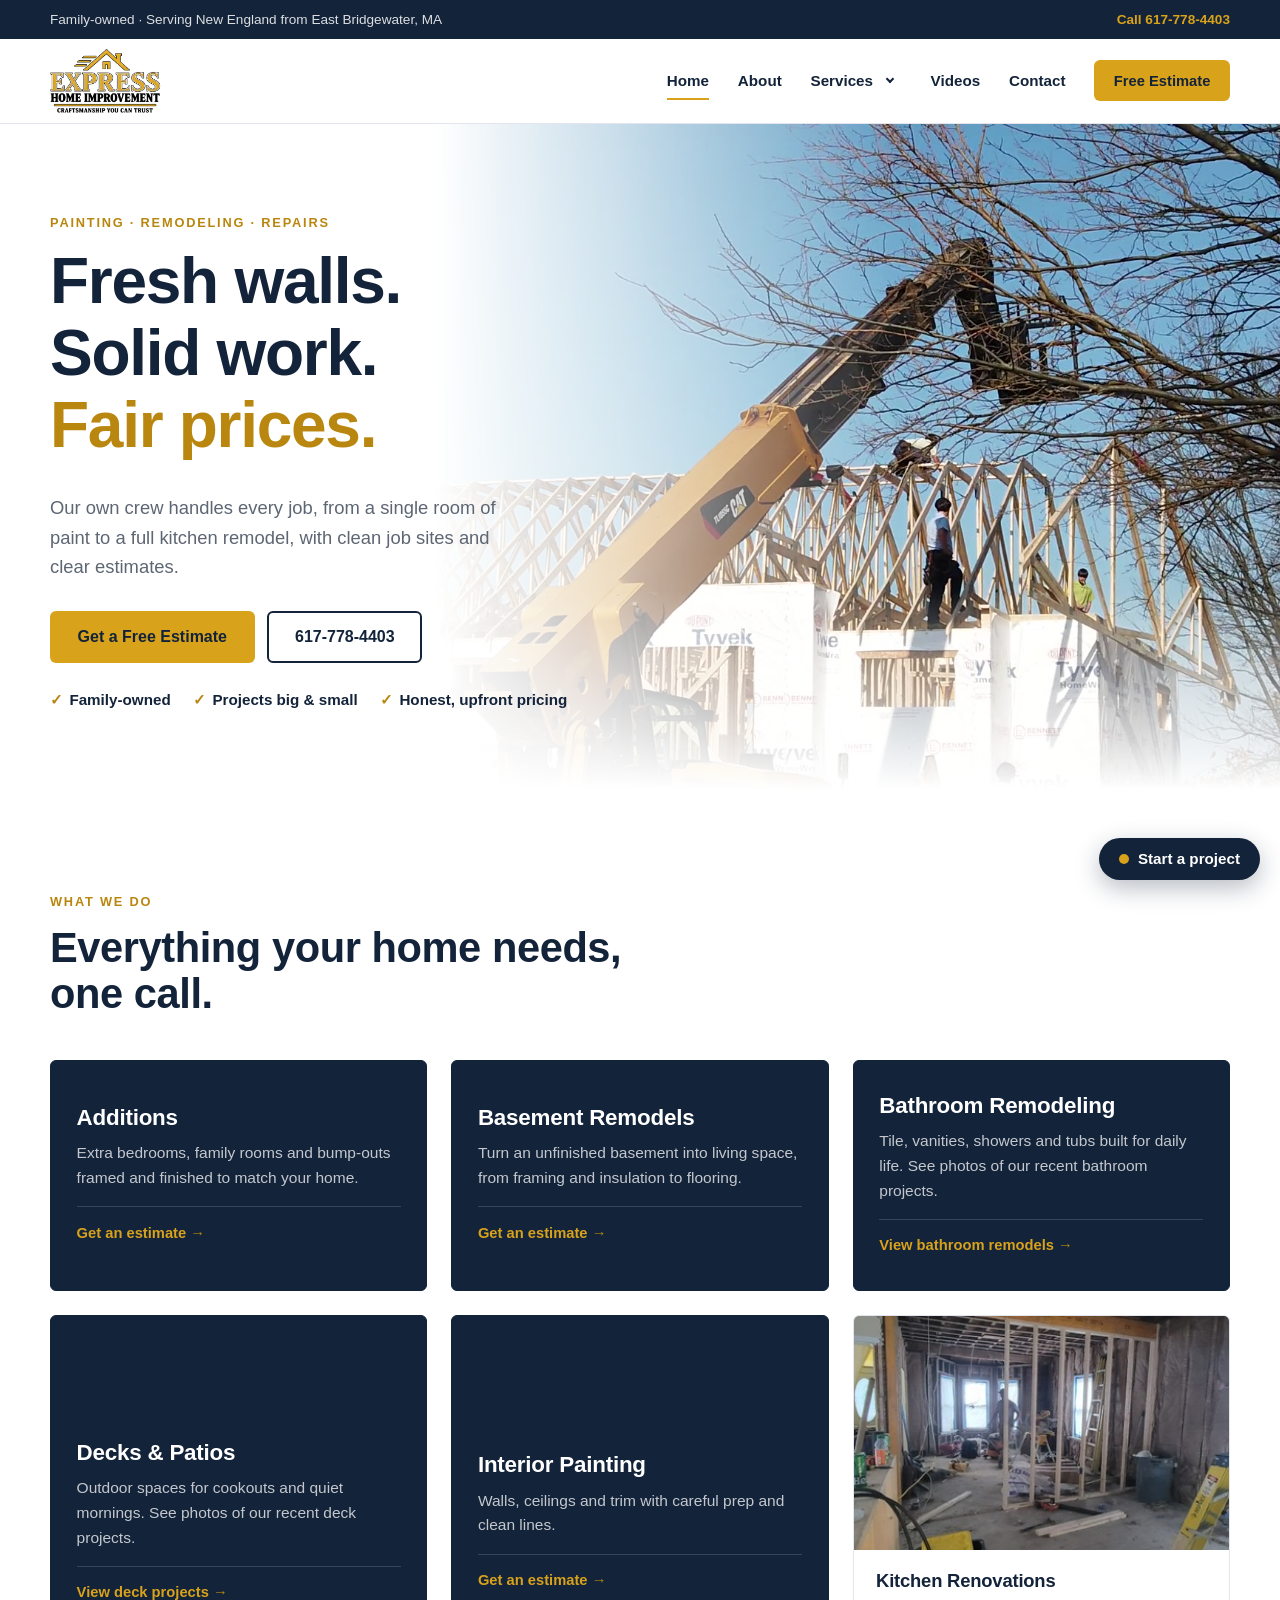
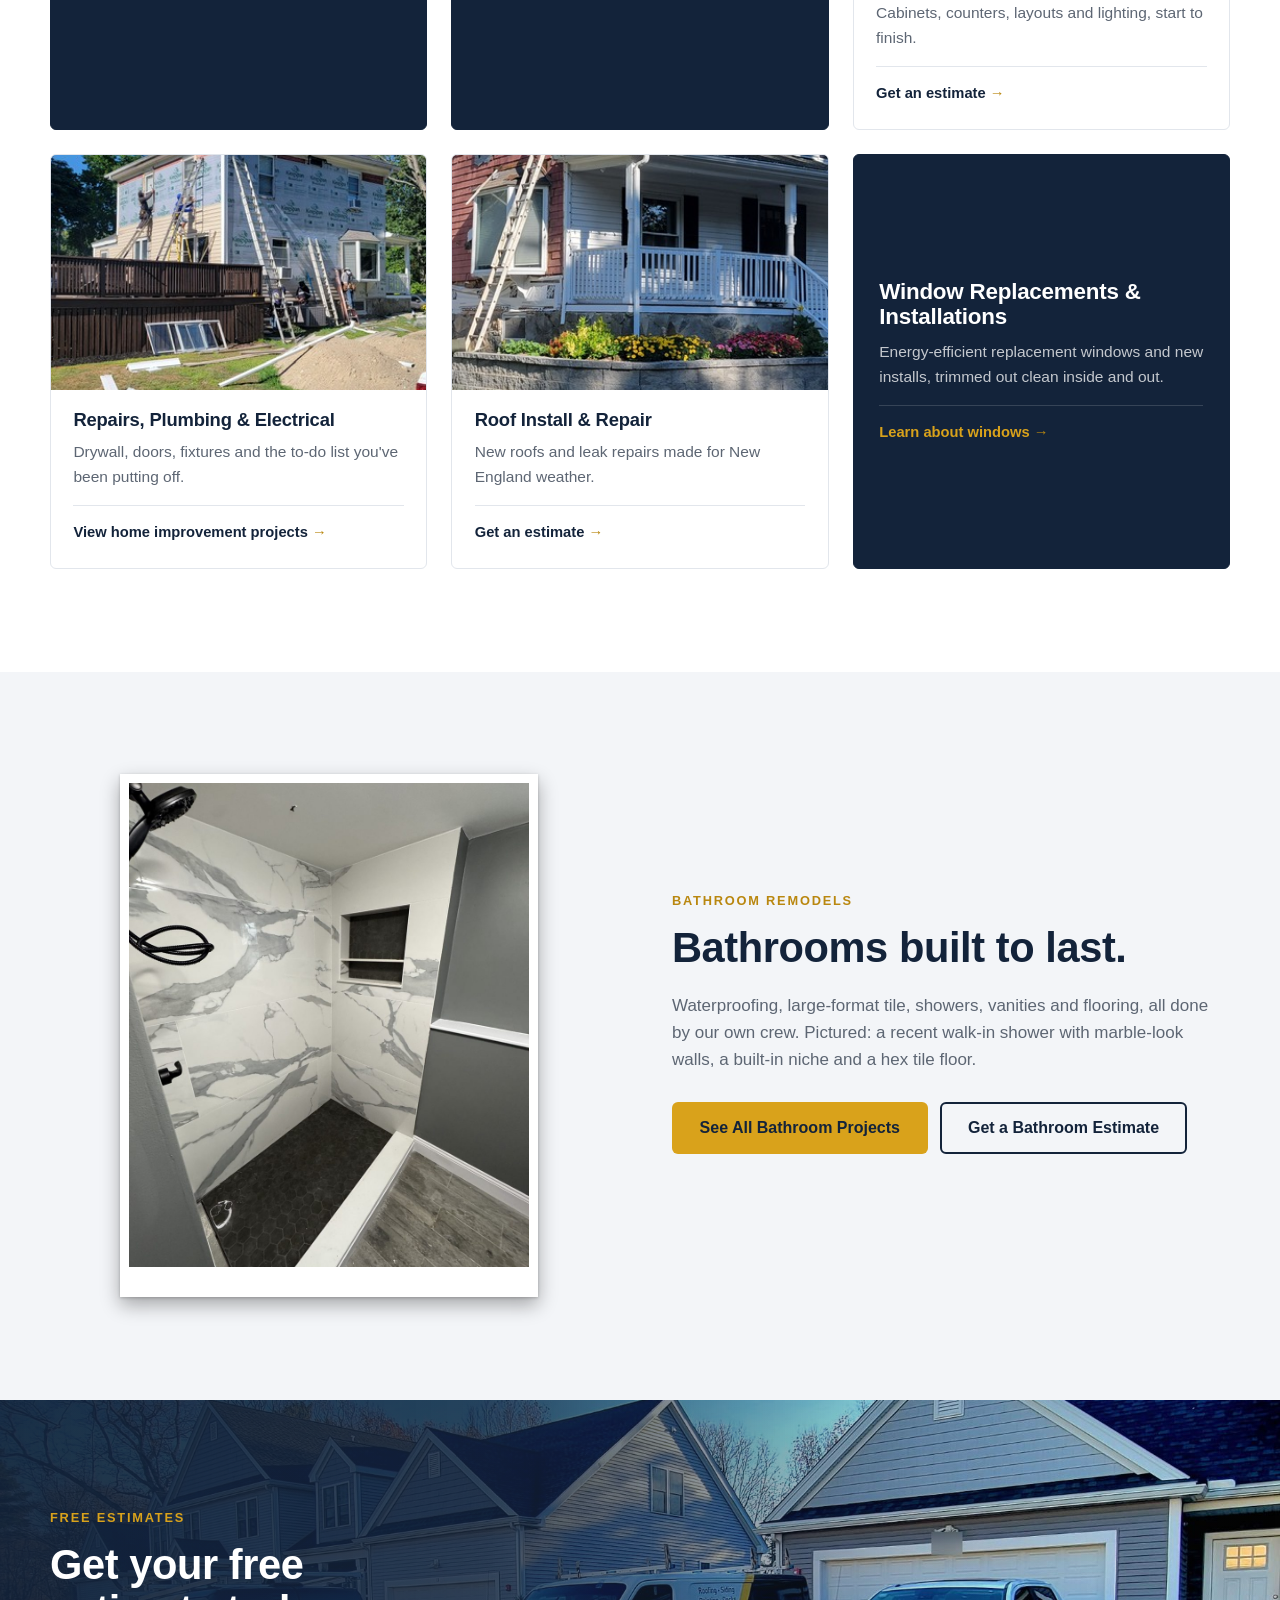
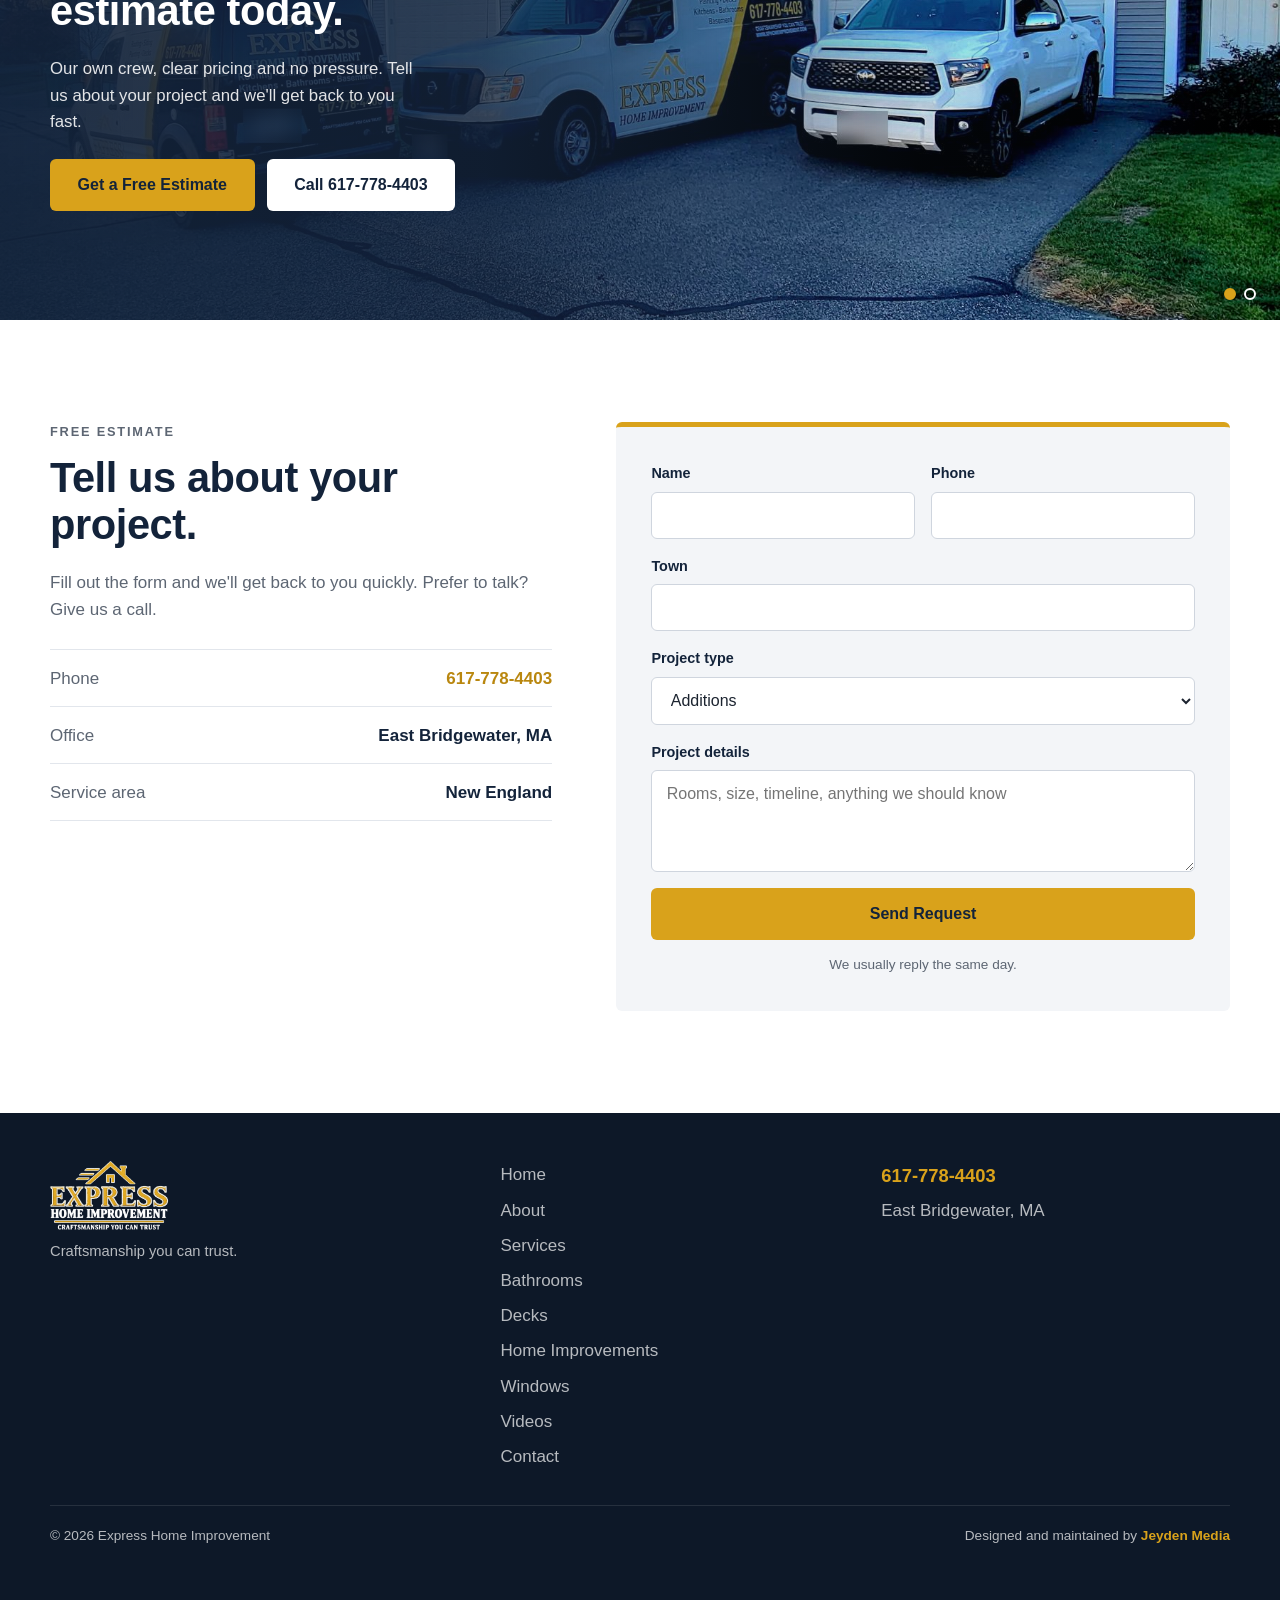
==== commit e6a7dcc2: "Add Windows page (installation and replacement) in magazine style with Unsplash photos Co-Authored-B" ====
--- a/index.html
+++ b/index.html
@@ -3,30 +3,187 @@
 <head>
   <meta charset="UTF-8">
   <meta name="viewport" content="width=device-width, initial-scale=1">
-  <title>Express Home Improvement | Painting, Remodeling &amp; Repairs | East Bridgewater, MA</title>
-  <meta name="description" content="Express Home Improvement is a family-owned remodeling company serving New England. Interior painting, bathroom and kitchen remodels, roofing, decks, plumbing, electrical and general repairs. Call 617-778-4403.">
-  <meta property="og:title" content="Express Home Improvement">
-  <meta property="og:description" content="Family-owned home improvement serving New England. Projects big and small.">
+  <title>Express Home Improvement | Remodeling Contractor in East Bridgewater, MA</title>
+  <meta name="description" content="Family-owned remodeling contractor in East Bridgewater, MA. Bathrooms, kitchens, decks, additions, basements, roofing, windows, painting and repairs. Free estimates: 617-778-4403.">
+  <meta name="keywords" content="home improvement East Bridgewater MA, remodeling contractor Massachusetts, bathroom remodel, kitchen renovation, deck builder, home additions, basement remodel, roofing contractor, window replacement, interior painting, South Shore contractor, free estimate">
+  <meta name="robots" content="index, follow, max-image-preview:large">
+  <meta name="author" content="Express Home Improvement">
+  <meta name="geo.region" content="US-MA">
+  <meta name="geo.placename" content="East Bridgewater">
+  <link rel="canonical" href="https://www.xphomeimprovement.com/">
+  <meta property="og:site_name" content="Express Home Improvement">
+  <meta property="og:locale" content="en_US">
   <meta property="og:type" content="website">
-  <meta property="og:image" content="https://www.xphomeimprovement.com/images/hero-building.jpg">
+  <meta property="og:title" content="Express Home Improvement | East Bridgewater, MA Remodeling">
+  <meta property="og:description" content="Family-owned remodeling contractor in East Bridgewater, MA. Bathrooms, kitchens, decks, additions, basements, roofing, windows, painting and repairs. Free estimates: 617-778-4403.">
   <meta property="og:url" content="https://www.xphomeimprovement.com/">
-  <link rel="canonical" href="https://www.xphomeimprovement.com/">
+  <meta property="og:image" content="https://www.xphomeimprovement.com/images/promo-crew.jpg">
+  <meta property="og:image:alt" content="The Express Home Improvement crew">
+  <meta name="twitter:card" content="summary_large_image">
+  <meta name="twitter:title" content="Express Home Improvement | East Bridgewater, MA Remodeling">
+  <meta name="twitter:description" content="Family-owned remodeling contractor in East Bridgewater, MA. Bathrooms, kitchens, decks, additions, basements, roofing, windows, painting and repairs. Free estimates: 617-778-4403.">
+  <meta name="twitter:image" content="https://www.xphomeimprovement.com/images/promo-crew.jpg">
   <meta name="theme-color" content="#13233a">
   <link rel="icon" type="image/png" href="images/favicon.png">
   <link rel="apple-touch-icon" href="images/favicon.png">
-  <link rel="stylesheet" href="css/styles.css?v=20261128h">
+  <link rel="stylesheet" href="css/styles.css?v=20261128m">
   <script type="application/ld+json">
+{
+ "@context": "https://schema.org",
+ "@graph": [
   {
-    "@context": "https://schema.org",
-    "@type": "HomeAndConstructionBusiness",
-    "name": "Express Home Improvement",
-    "slogan": "Craftsmanship You Can Trust",
-    "logo": "https://www.xphomeimprovement.com/images/logo.png",
-    "telephone": "+1-617-778-4403",
-    "url": "https://www.xphomeimprovement.com",
-    "address": { "@type": "PostalAddress", "addressLocality": "East Bridgewater", "addressRegion": "MA", "addressCountry": "US" },
-    "areaServed": "New England"
+   "@type": "HomeAndConstructionBusiness",
+   "@id": "https://www.xphomeimprovement.com/#business",
+   "name": "Express Home Improvement",
+   "slogan": "Craftsmanship You Can Trust",
+   "description": "Family-owned home improvement and remodeling contractor in East Bridgewater, MA, serving the South Shore and New England.",
+   "url": "https://www.xphomeimprovement.com/",
+   "logo": "https://www.xphomeimprovement.com/images/logo.png",
+   "image": [
+    "https://www.xphomeimprovement.com/images/hero-building.jpg",
+    "https://www.xphomeimprovement.com/images/promo-crew.jpg"
+   ],
+   "telephone": "+1-617-778-4403",
+   "email": "Expresservicescl@gmail.com",
+   "address": {
+    "@type": "PostalAddress",
+    "addressLocality": "East Bridgewater",
+    "addressRegion": "MA",
+    "addressCountry": "US"
+   },
+   "areaServed": [
+    {
+     "@type": "City",
+     "name": "East Bridgewater, MA"
+    },
+    {
+     "@type": "AdministrativeArea",
+     "name": "Plymouth County, MA"
+    },
+    {
+     "@type": "State",
+     "name": "Massachusetts"
+    },
+    {
+     "@type": "Place",
+     "name": "New England"
+    }
+   ],
+   "knowsAbout": [
+    "Home additions",
+    "Basement remodeling",
+    "Bathroom remodeling",
+    "Decks and patios",
+    "Home improvement",
+    "Interior painting",
+    "Kitchen renovations",
+    "Plumbing and electrical repairs",
+    "Roof installation and repair",
+    "Window replacement and installation"
+   ],
+   "hasOfferCatalog": {
+    "@type": "OfferCatalog",
+    "name": "Home improvement services",
+    "itemListElement": [
+     {
+      "@type": "Offer",
+      "itemOffered": {
+       "@type": "Service",
+       "name": "Additions"
+      }
+     },
+     {
+      "@type": "Offer",
+      "itemOffered": {
+       "@type": "Service",
+       "name": "Basement Remodels"
+      }
+     },
+     {
+      "@type": "Offer",
+      "itemOffered": {
+       "@type": "Service",
+       "name": "Bathroom Remodeling"
+      }
+     },
+     {
+      "@type": "Offer",
+      "itemOffered": {
+       "@type": "Service",
+       "name": "Decks & Patios"
+      }
+     },
+     {
+      "@type": "Offer",
+      "itemOffered": {
+       "@type": "Service",
+       "name": "Home Improvements"
+      }
+     },
+     {
+      "@type": "Offer",
+      "itemOffered": {
+       "@type": "Service",
+       "name": "Interior Painting"
+      }
+     },
+     {
+      "@type": "Offer",
+      "itemOffered": {
+       "@type": "Service",
+       "name": "Kitchen Renovations"
+      }
+     },
+     {
+      "@type": "Offer",
+      "itemOffered": {
+       "@type": "Service",
+       "name": "Repairs, Plumbing & Electrical"
+      }
+     },
+     {
+      "@type": "Offer",
+      "itemOffered": {
+       "@type": "Service",
+       "name": "Roof Install & Repair"
+      }
+     },
+     {
+      "@type": "Offer",
+      "itemOffered": {
+       "@type": "Service",
+       "name": "Window Replacements & Installations"
+      }
+     }
+    ]
+   }
+  },
+  {
+   "@type": "WebSite",
+   "@id": "https://www.xphomeimprovement.com/#website",
+   "url": "https://www.xphomeimprovement.com/",
+   "name": "Express Home Improvement",
+   "publisher": {
+    "@id": "https://www.xphomeimprovement.com/#business"
+   }
+  },
+  {
+   "@type": "WebPage",
+   "@id": "https://www.xphomeimprovement.com/#webpage",
+   "url": "https://www.xphomeimprovement.com/",
+   "name": "Express Home Improvement | Remodeling Contractor in East Bridgewater, MA",
+   "description": "Family-owned remodeling contractor in East Bridgewater, MA. Bathrooms, kitchens, decks, additions, basements, roofing, windows, painting and repairs. Free estimates: 617-778-4403.",
+   "isPartOf": {
+    "@id": "https://www.xphomeimprovement.com/#website"
+   },
+   "about": {
+    "@id": "https://www.xphomeimprovement.com/#business"
+   },
+   "primaryImageOfPage": "https://www.xphomeimprovement.com/images/promo-crew.jpg",
+   "inLanguage": "en-US"
   }
+ ]
+}
   </script>
 </head>
 <body>
@@ -61,7 +218,7 @@
           <a href="#svc-kitchen"><svg class="nav__ico" viewBox="0 0 24 24" aria-hidden="true"><rect x="4" y="3" width="16" height="18" rx="2"/><path d="M4 10h16"/><circle cx="9" cy="6.5" r="1"/><circle cx="15" cy="6.5" r="1"/><path d="M8 14h8"/></svg><span>Kitchen Renovations</span></a>
           <a href="#svc-repairs"><svg class="nav__ico" viewBox="0 0 24 24" aria-hidden="true"><path d="M14.7 6.3a4 4 0 0 0-5.4 5.4L3 18l3 3 6.3-6.3a4 4 0 0 0 5.4-5.4l-2.5 2.5-2.4-.6-.6-2.4z"/></svg><span>Repairs, Plumbing &amp; Electrical</span></a>
           <a href="#svc-roof"><svg class="nav__ico" viewBox="0 0 24 24" aria-hidden="true"><path d="M2 12l10-8 10 8"/><path d="M5 10v10h14V10"/><path d="M10 20v-5h4v5"/></svg><span>Roof Install &amp; Repair</span></a>
-          <a href="#svc-windows"><svg class="nav__ico" viewBox="0 0 24 24" aria-hidden="true"><rect x="5" y="3" width="14" height="18" rx="1"/><path d="M12 3v18M5 12h14"/></svg><span>Window Replacements &amp; Installations</span></a>
+          <a href="windows.html"><svg class="nav__ico" viewBox="0 0 24 24" aria-hidden="true"><rect x="5" y="3" width="14" height="18" rx="1"/><path d="M12 3v18M5 12h14"/></svg><span>Window Replacements &amp; Installations</span></a>
         </div>
       </div>
       <a href="videos.html">Videos</a>
@@ -137,8 +294,8 @@
           <div class="service__img"><img src="images/service-roof.jpg" alt="Home with new roof and porch" loading="lazy"></div>
           <div class="service__body"><h3>Roof Install &amp; Repair</h3><p>New roofs and leak repairs made for New England weather.</p><span class="service__link">Get an estimate</span></div>
         </a>
-        <a href="#contact" id="svc-windows" class="service service--text reveal" data-service="Window replacement / installation">
-          <div class="service__body"><h3>Window Replacements &amp; Installations</h3><p>Energy-efficient replacement windows and new installs, trimmed out clean inside and out.</p><span class="service__link">Get an estimate</span></div>
+        <a href="windows.html" id="svc-windows" class="service service--text reveal">
+          <div class="service__body"><h3>Window Replacements &amp; Installations</h3><p>Energy-efficient replacement windows and new installs, trimmed out clean inside and out.</p><span class="service__link">Learn about windows</span></div>
         </a>
       </div>
     </div>
@@ -237,6 +394,7 @@
       <a href="bathrooms.html">Bathrooms</a>
       <a href="decks.html">Decks</a>
       <a href="home-improvements.html">Home Improvements</a>
+      <a href="windows.html">Windows</a>
       <a href="videos.html">Videos</a>
       <a href="#contact">Contact</a>
     </nav>
@@ -260,7 +418,7 @@
   <button class="lightbox__nav lightbox__next" aria-label="Next photo">›</button>
 </div>
 
-<script src="js/main.js?v=20261128h"></script>
-<script src="js/intake.js?v=20261128h"></script>
+<script src="js/main.js?v=20261128m"></script>
+<script src="js/intake.js?v=20261128m"></script>
 </body>
 </html>
--- a/css/styles.css
+++ b/css/styles.css
@@ -503,3 +503,141 @@
 .footer__credit a { color: var(--gold); text-decoration: none; font-weight: 700; }
 .footer__credit a:hover { text-decoration: underline; }
 @media (min-width: 821px) { .footer { padding-bottom: 5rem; } }
+
+/* ======== Home Improvements: interior-design magazine layout ======== */
+.page-mag { --serif: "Playfair Display", Georgia, "Times New Roman", serif; }
+.page-mag .gallery__item { border: 0; border-radius: 0; box-shadow: none; display: block; width: 100%; height: 100%; }
+.page-mag .gallery__item:hover img { transform: scale(1.03); }
+.mag-cover { position: relative; height: min(78vh, 720px); min-height: 440px; overflow: hidden; background: var(--navy); }
+.mag-cover__img { position: absolute; inset: 0; width: 100%; height: 100%; object-fit: cover; }
+.mag-cover::after { content: ""; position: absolute; inset: 0; background: linear-gradient(to top, rgba(13,24,40,.88) 0%, rgba(13,24,40,.35) 45%, rgba(13,24,40,0) 70%); }
+.mag-cover__text { position: absolute; left: 0; right: 0; bottom: clamp(2rem, 6vh, 4rem); z-index: 1; color: #fff; }
+.mag-kicker { font-size: .78rem; letter-spacing: .28em; text-transform: uppercase; color: var(--gold); font-weight: 700; margin-bottom: .8rem; }
+.mag-cover h1 { font-family: var(--serif); color: #fff; font-weight: 700; font-size: clamp(3rem, 8vw, 6.5rem); line-height: .95; letter-spacing: -.01em; margin: 0 0 .9rem; }
+.mag-cover .mag-dek { color: rgba(255,255,255,.9); font-size: clamp(1.1rem, 2vw, 1.45rem); max-width: 34ch; }
+.mag-dek { font-family: var(--serif); font-style: italic; color: var(--muted); font-size: 1.2rem; margin: 0; }
+.mag-intro { padding: clamp(3rem, 7vw, 5.5rem) 0; border-bottom: 1px solid var(--line); }
+.mag-intro__grid { display: grid; grid-template-columns: 2fr 1fr; gap: clamp(2rem, 6vw, 5rem); align-items: start; }
+.mag-lede { font-family: var(--serif); font-size: clamp(1.35rem, 2.4vw, 1.75rem); line-height: 1.45; color: var(--navy); }
+.mag-lede::first-letter { float: left; font-size: 4.6em; line-height: .82; padding: .06em .1em 0 0; color: var(--gold-dk); font-weight: 700; }
+.mag-intro__text p:not(.mag-lede) { color: var(--muted); }
+.mag-toc { border-top: 3px solid var(--navy); padding-top: 1rem; display: flex; flex-direction: column; }
+.mag-toc__title { font-size: .75rem; letter-spacing: .24em; text-transform: uppercase; font-weight: 700; color: var(--navy); margin-bottom: .6rem; }
+.mag-toc a { display: flex; gap: 1rem; align-items: baseline; padding: .7rem 0; border-bottom: 1px solid var(--line); text-decoration: none; font-family: var(--serif); font-size: 1.15rem; color: var(--navy); }
+.mag-toc a span { font-family: var(--font); font-size: .78rem; font-weight: 700; color: var(--gold-dk); letter-spacing: .1em; }
+.mag-toc a:hover { color: var(--gold-dk); }
+.mag-story { padding: clamp(3.5rem, 8vw, 6.5rem) 0; scroll-margin-top: 80px; }
+.mag-story--tint { background: #f7f4ee; }
+.mag-story__head { text-align: center; max-width: 760px; margin: 0 auto clamp(2rem, 4vw, 3rem); }
+.mag-num { display: inline-block; font-size: .75rem; font-weight: 700; letter-spacing: .3em; text-transform: uppercase; color: var(--gold-dk); padding-bottom: .5rem; margin-bottom: 1rem; border-bottom: 2px solid var(--gold); }
+.mag-story__head h2 { font-family: var(--serif); font-size: clamp(2.1rem, 4.6vw, 3.4rem); font-weight: 700; letter-spacing: -.01em; margin-bottom: .5rem; }
+.mag__fig { margin: 0; display: flex; flex-direction: column; min-width: 0; }
+.mag__fig .gallery__item img { width: 100%; height: 100%; object-fit: cover; display: block; }
+.mag__fig .gallery__item { flex: 1; min-height: 0; overflow: hidden; }
+.mag__fig figcaption { font-family: var(--serif); font-style: italic; font-size: .92rem; color: var(--muted); padding-top: .6rem; }
+.mag__fig figcaption b { font-family: var(--font); font-style: normal; font-size: .7rem; letter-spacing: .2em; text-transform: uppercase; color: var(--navy); margin-right: .5rem; }
+.mag-grid--feature { display: grid; grid-template-columns: 2fr 1fr; grid-template-rows: 300px 300px; gap: 1.25rem 1.5rem; }
+.mag-grid--feature .mag__fig--hero { grid-row: span 2; }
+.mag-cols { display: grid; grid-template-columns: 3fr 2fr; gap: clamp(2rem, 5vw, 4rem); align-items: center; margin-top: clamp(2rem, 5vw, 3.5rem); }
+.mag-drop { font-size: 1.08rem; line-height: 1.75; color: var(--text); }
+.mag-drop::first-letter { float: left; font-family: var(--serif); font-size: 3.8em; line-height: .8; padding: .08em .12em 0 0; color: var(--navy); font-weight: 700; }
+.mag-quote { margin: 0; padding: 1.2rem 0 1.2rem 1.5rem; border-left: 3px solid var(--gold); font-family: var(--serif); font-style: italic; font-size: clamp(1.4rem, 2.6vw, 1.9rem); line-height: 1.3; color: var(--navy); position: relative; }
+.mag-quote::before { content: "\201C"; position: absolute; left: 1.2rem; top: -1.6rem; font-size: 4.5rem; color: var(--gold); opacity: .5; font-style: normal; }
+.mag-split { display: grid; grid-template-columns: 5fr 6fr; gap: clamp(2rem, 5vw, 4rem); align-items: start; }
+.mag-split__text .mag-quote { margin: 2rem 0; }
+.mag-split__text .mag__fig .gallery__item { aspect-ratio: 16 / 9; }
+.mag-grid--pair { display: grid; grid-template-columns: 1fr 1fr; gap: 1.25rem; }
+.mag-grid--pair .gallery__item { aspect-ratio: 3 / 4; }
+.mag-grid--pair .mag__fig:nth-child(2) { margin-top: 3rem; }
+.mag-grid--pair img { object-position: center 25%; }
+.mag__ba { display: grid; grid-template-columns: 1fr 1fr; gap: 1.5rem; max-width: 980px; margin: 0 auto; }
+.mag__ba .gallery__item { aspect-ratio: 4 / 5; }
+.mag-caption-lg { font-family: var(--serif); font-style: italic; text-align: center; font-size: clamp(1.1rem, 2vw, 1.35rem); color: var(--navy); max-width: 46ch; margin: 2rem auto 0; }
+.page-mag .bath__cta { margin-top: 3rem; }
+@media (max-width: 820px) {
+  .mag-intro__grid, .mag-cols, .mag-split { grid-template-columns: 1fr; }
+  .mag-grid--feature { grid-template-columns: 1fr 1fr; grid-template-rows: 260px 180px; gap: .75rem; }
+  .mag-grid--feature .mag__fig--hero { grid-column: 1 / -1; grid-row: auto; }
+  .mag-grid--feature .mag__fig figcaption { font-size: .8rem; }
+  .mag-grid--pair .mag__fig:nth-child(2) { margin-top: 1.5rem; }
+  .mag__ba { gap: .75rem; }
+  .mag-cover { height: 70vh; min-height: 420px; }
+}
+@media (max-width: 560px) {
+  .mag-grid--feature { grid-template-rows: 220px 150px; }
+  .mag__ba .gallery__item { aspect-ratio: 3 / 4; }
+}
+
+/* ---- Home Improvements: polaroids on a plain grey backdrop, 30% smaller photos, tighter spacing ---- */
+.page-mag .mag-grid--feature, .page-mag .mag-grid--pair, .page-mag .mag__ba, .page-mag .mag-split__text .mag__fig {
+  background: #d6d7d9; padding: 1.4rem; border-radius: 4px;
+  box-shadow: inset 0 0 0 1px rgba(0,0,0,.06), inset 0 0 30px rgba(0,0,0,.08);
+}
+.page-mag .gallery__item {
+  border: 9px solid #fff; border-bottom-width: 30px; border-radius: 2px; background: #fff;
+  box-shadow: 0 8px 18px rgba(0,0,0,.28), 0 1px 3px rgba(0,0,0,.18);
+}
+.page-mag .mag__fig { transition: transform .3s; }
+.page-mag .mag-grid--feature .mag__fig:nth-child(odd), .page-mag .mag-grid--pair .mag__fig:nth-child(odd), .page-mag .mag__ba .mag__fig:nth-child(odd) { transform: rotate(-1.2deg); }
+.page-mag .mag-grid--feature .mag__fig:nth-child(even), .page-mag .mag-grid--pair .mag__fig:nth-child(even), .page-mag .mag__ba .mag__fig:nth-child(even) { transform: rotate(1deg); }
+.page-mag .mag__fig:hover { transform: rotate(0) scale(1.02); z-index: 2; }
+.page-mag .mag__fig figcaption { color: #3c4450; }
+.mag-story { padding: clamp(2.25rem, 5vw, 3.75rem) 0; }
+.mag-story__head { margin-bottom: clamp(1.25rem, 3vw, 2rem); }
+.mag-intro { padding: clamp(2.25rem, 5vw, 3.5rem) 0; }
+.mag-cols { margin-top: clamp(1.5rem, 3vw, 2.25rem); }
+.mag-caption-lg { margin-top: 1.25rem; }
+.page-mag .bath__cta { margin-top: 2rem; }
+@media (min-width: 821px) {
+  .page-mag .mag-grid--feature { width: 70%; margin-inline: auto; grid-template-rows: 210px 210px; }
+  .page-mag .mag__ba { max-width: 686px; }
+  .page-mag .mag-split { width: 85%; margin-inline: auto; }
+  .page-mag .mag-grid--pair { width: 82%; justify-self: center; }
+  .page-mag .mag-split__text .mag__fig { width: 82%; }
+}
+@media (max-width: 560px) {
+  .page-mag .mag-grid--feature, .page-mag .mag-grid--pair, .page-mag .mag__ba, .page-mag .mag-split__text .mag__fig { padding: .8rem; }
+  .page-mag .gallery__item { border-width: 6px; border-bottom-width: 22px; }
+}
+@media (prefers-reduced-motion: reduce) { .page-mag .mag__fig { transition: none; } }
+
+/* ---- Magazine layout variants used on Bathrooms and Decks ---- */
+.mag__ba--three { grid-template-columns: repeat(3, 1fr); max-width: 900px; }
+.mag__ba--three .gallery__item { aspect-ratio: 3 / 4; }
+.mag__ba--steps { margin-top: 1.25rem; }
+.mag__ba--wide .gallery__item { aspect-ratio: 16 / 9; }
+.mag__ba--wide .mag__fig:first-child { grid-column: 1 / -1; }
+.mag-grid--set { display: flex; flex-wrap: wrap; justify-content: center; gap: 1.5rem; }
+.mag-grid--set .mag__fig { width: calc((100% - 3rem) / 3); }
+.mag-grid--set .gallery__item { aspect-ratio: 3 / 4; }
+.mag__fig--solo .gallery__item { aspect-ratio: 16 / 9; }
+.page-mag .mag-grid--set, .page-mag .mag__fig--solo {
+  background: #d6d7d9; padding: 1.4rem; border-radius: 4px;
+  box-shadow: inset 0 0 0 1px rgba(0,0,0,.06), inset 0 0 30px rgba(0,0,0,.08);
+}
+.page-mag .mag-grid--set .mag__fig:nth-child(odd) { transform: rotate(-1.2deg); }
+.page-mag .mag-grid--set .mag__fig:nth-child(even), .page-mag .mag__fig--solo .mag__fig { transform: rotate(1deg); }
+.page-mag .mag__fig--solo .mag__fig:hover, .page-mag .mag-grid--set .mag__fig:hover { transform: rotate(0) scale(1.02); }
+@media (min-width: 821px) {
+  .page-mag .mag__ba--three { max-width: 800px; }
+  .page-mag .mag__ba--wide { max-width: 760px; }
+  .page-mag .mag-grid--set { width: 70%; margin-inline: auto; }
+}
+@media (max-width: 820px) { .mag-grid--set { gap: .75rem; } .mag-grid--set .mag__fig { width: calc((100% - .75rem) / 2); } }
+@media (max-width: 560px) {
+  .mag__ba--three { grid-template-columns: 1fr 1fr; }
+  .mag__ba--three .mag__fig:first-child { grid-column: 1 / -1; }
+  .mag__ba--three .mag__fig:first-child .gallery__item { aspect-ratio: 4 / 3; }
+  .page-mag .mag-grid--set, .page-mag .mag__fig--solo { padding: .8rem; }
+}
+
+/* ---- Windows page: lists, brand notes, credits ---- */
+.mag-list { list-style: none; margin: 1.5rem 0 0; padding: 0; border-top: 1px solid var(--line); }
+.mag-list li { padding: .75rem 0; border-bottom: 1px solid var(--line); color: var(--text); line-height: 1.6; }
+.mag-list b { display: block; font-family: var(--serif); font-size: 1.1rem; color: var(--navy); }
+.mag-brands { display: grid; grid-template-columns: repeat(3, 1fr); gap: 1.5rem; max-width: 900px; margin: 2rem auto 0; }
+.mag-brands h3 { font-family: var(--serif); font-size: 1.4rem; color: var(--navy); margin: 0 0 .4rem; padding-bottom: .4rem; border-bottom: 2px solid var(--gold); display: inline-block; }
+.mag-brands p { color: var(--muted); font-size: .98rem; line-height: 1.65; margin: 0; }
+.mag-note { max-width: 760px; margin: 1.5rem auto 0; text-align: center; font-size: .78rem; color: var(--muted); }
+.mag-cols:has(.mag-list) { align-items: start; }
+@media (max-width: 820px) { .mag-brands { grid-template-columns: 1fr; } }
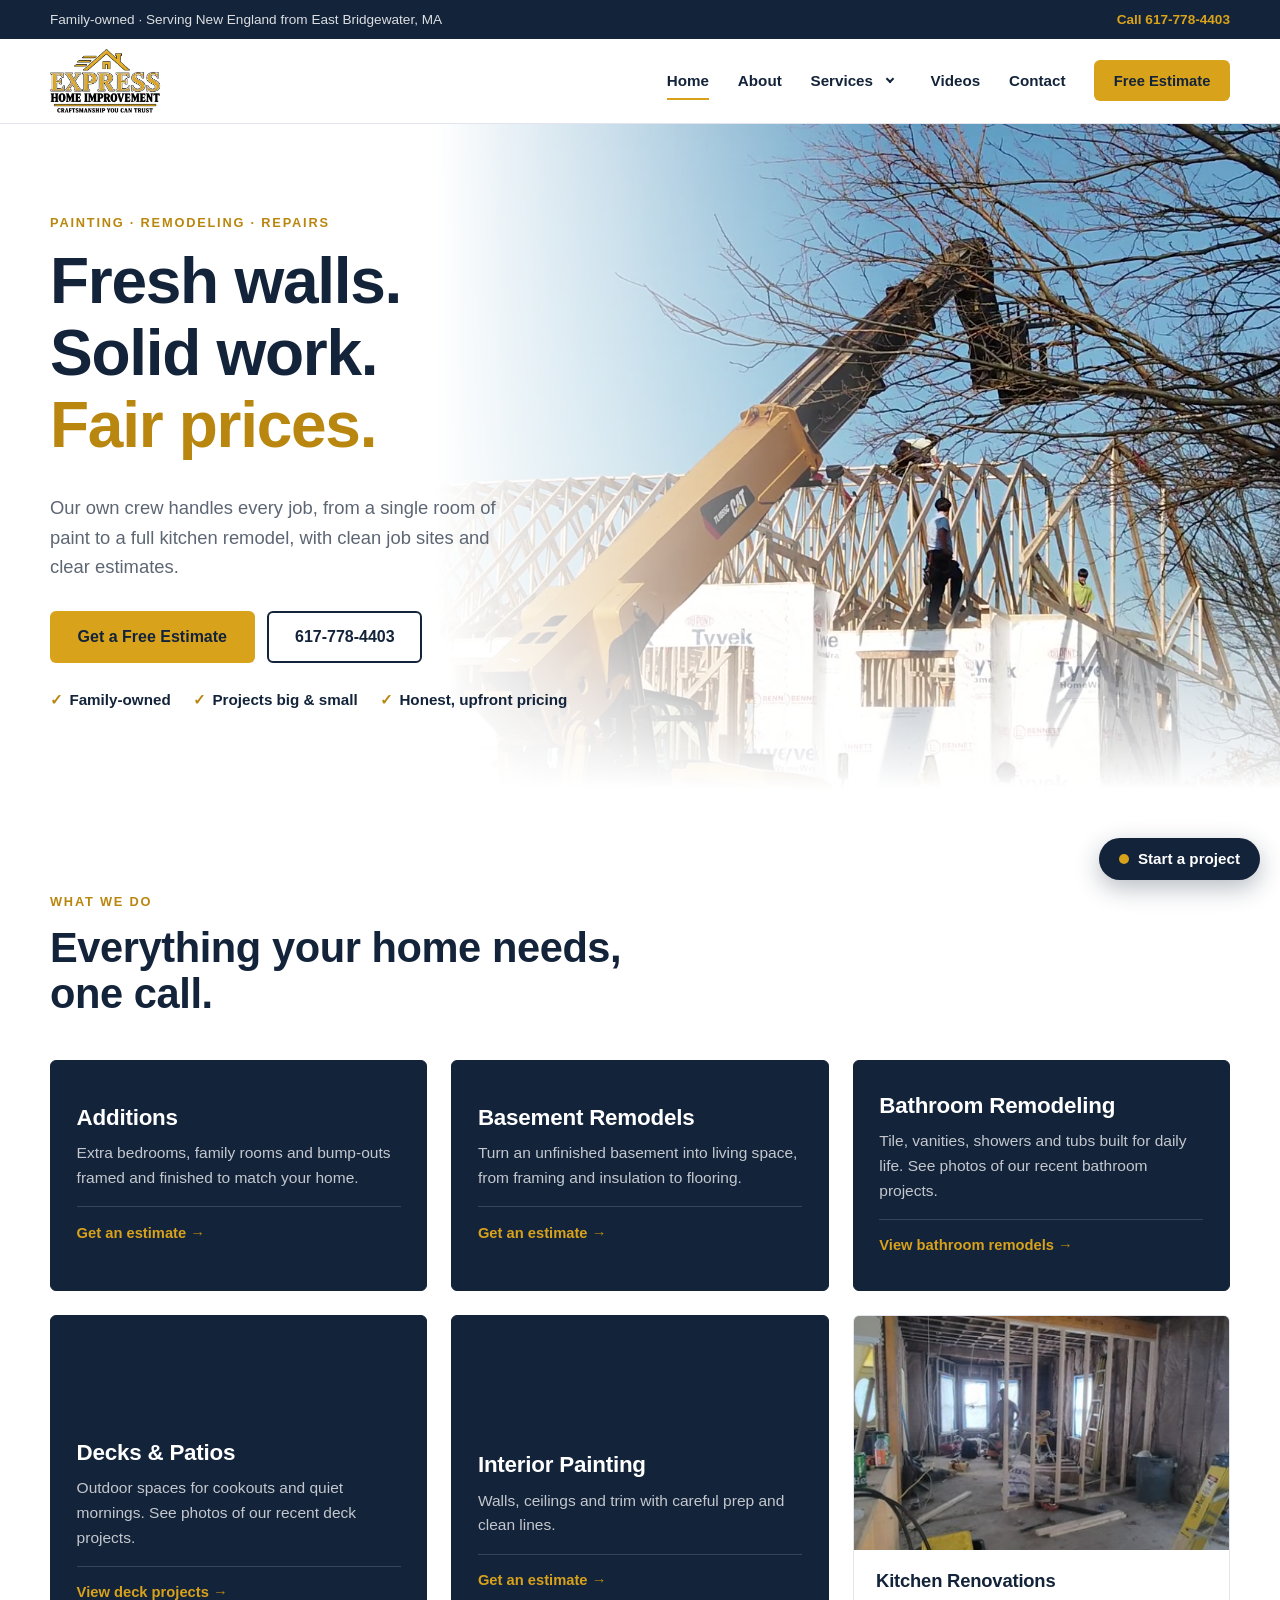
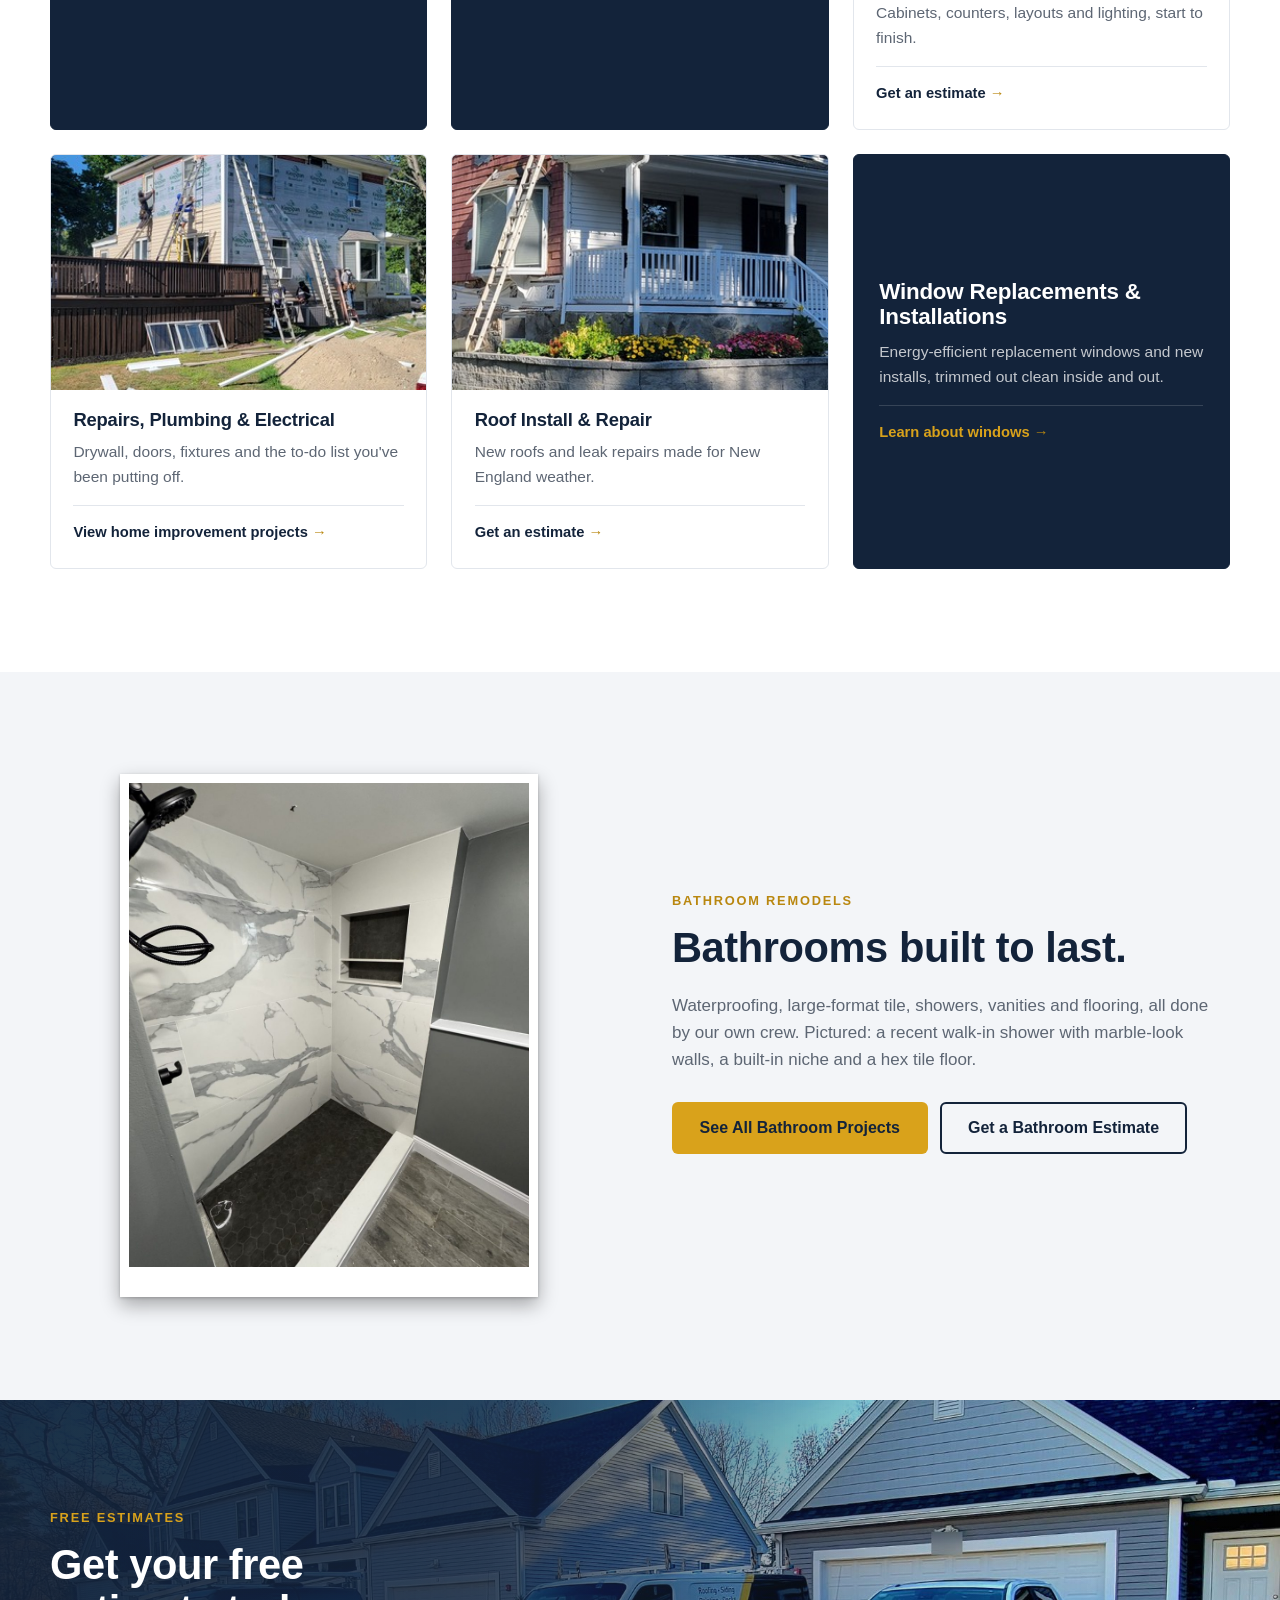
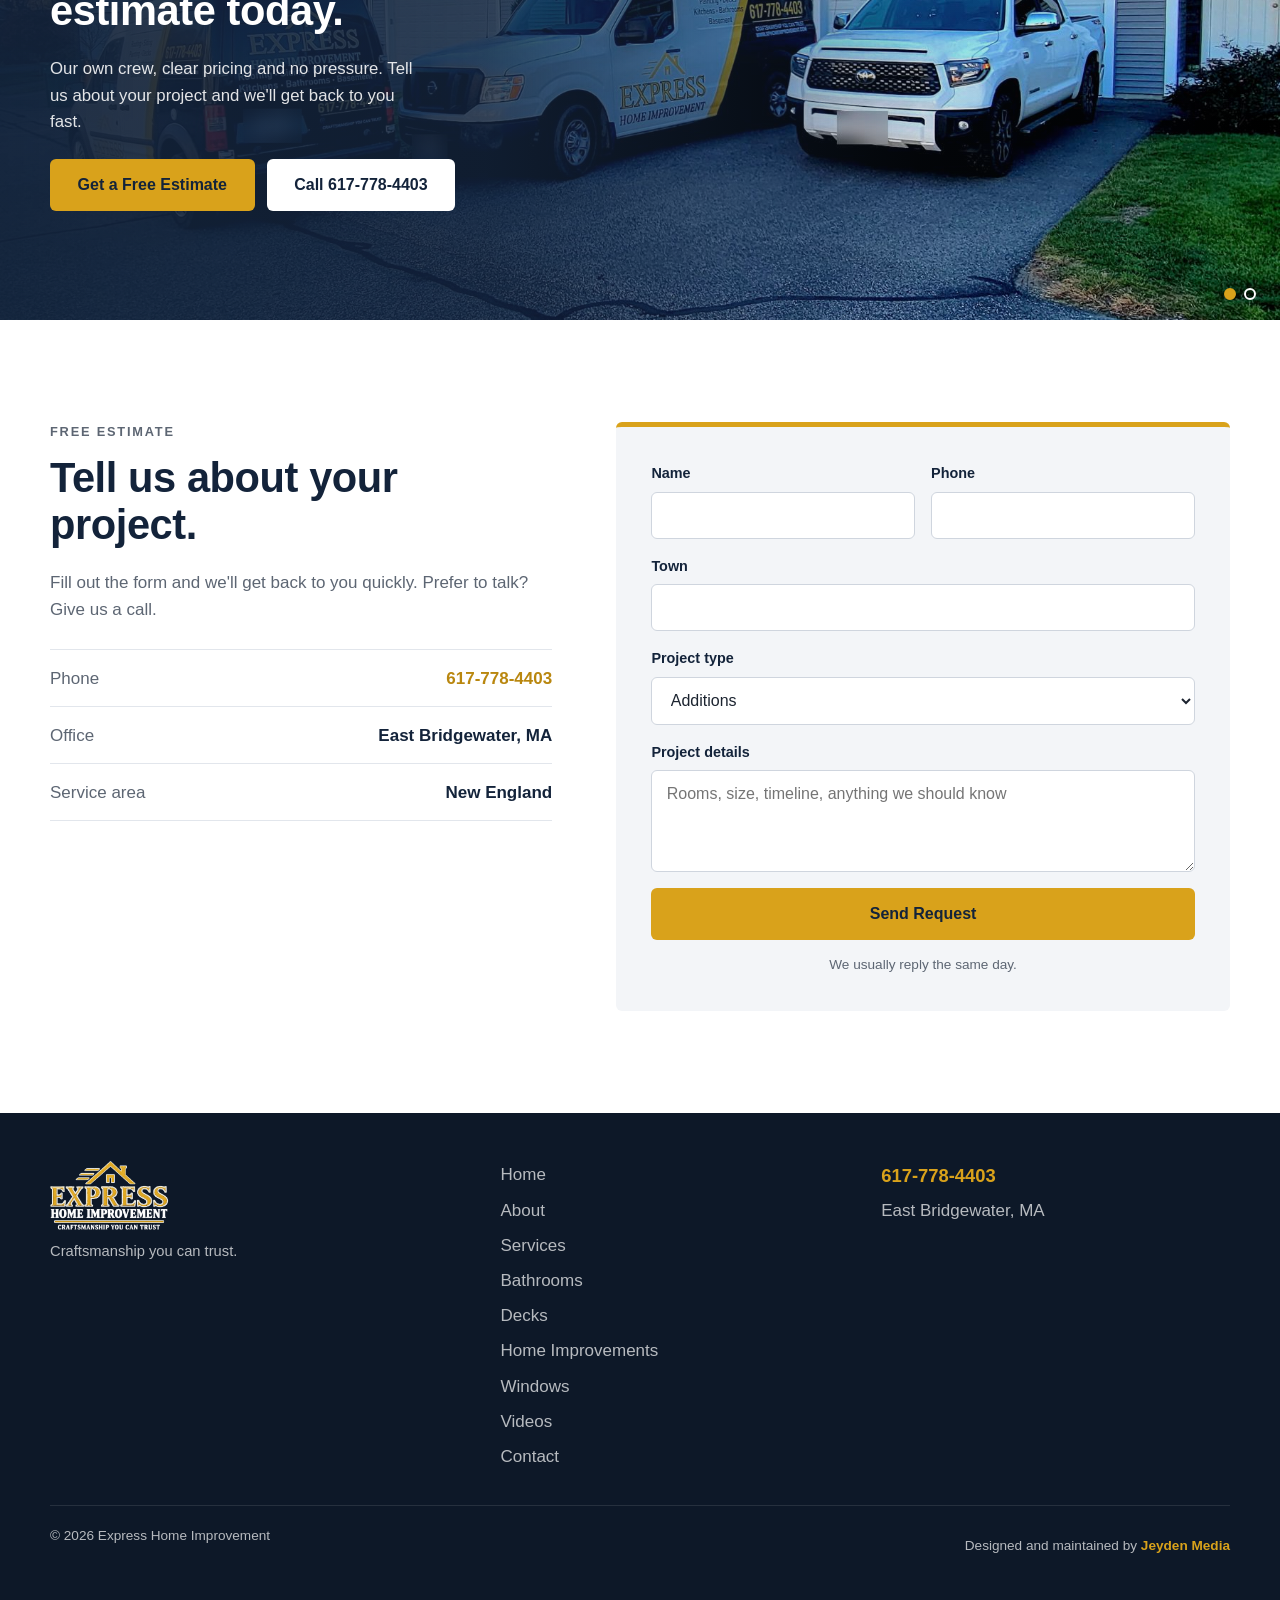
==== commit 83336bb9: "Mobile polish: hide floating buttons while menu is open, solid header, footer clearance, larger tap " ====
--- a/index.html
+++ b/index.html
@@ -26,7 +26,7 @@
   <meta name="theme-color" content="#13233a">
   <link rel="icon" type="image/png" href="images/favicon.png">
   <link rel="apple-touch-icon" href="images/favicon.png">
-  <link rel="stylesheet" href="css/styles.css?v=20261128m">
+  <link rel="stylesheet" href="css/styles.css?v=20261128n">
   <script type="application/ld+json">
 {
  "@context": "https://schema.org",
@@ -418,7 +418,7 @@
   <button class="lightbox__nav lightbox__next" aria-label="Next photo">›</button>
 </div>
 
-<script src="js/main.js?v=20261128m"></script>
-<script src="js/intake.js?v=20261128m"></script>
+<script src="js/main.js?v=20261128n"></script>
+<script src="js/intake.js?v=20261128n"></script>
 </body>
 </html>
--- a/css/styles.css
+++ b/css/styles.css
@@ -53,7 +53,7 @@
 .topbar { background: var(--navy); color: rgba(255,255,255,.85); font-size: .85rem; }
 .topbar__inner { display: flex; justify-content: space-between; gap: 1rem; padding: .55rem 0; }
 .topbar a { color: var(--gold); font-weight: 700; text-decoration: none; }
-.nav { position: sticky; top: 0; z-index: 50; background: rgba(255,255,255,.97); border-bottom: 1px solid var(--line); transition: box-shadow .2s; }
+.nav { position: sticky; top: 0; z-index: 50; background: #fff; border-bottom: 1px solid var(--line); transition: box-shadow .2s; }
 .nav.is-scrolled { box-shadow: 0 4px 18px rgba(19,35,58,.08); }
 .nav__inner { display: flex; align-items: center; justify-content: space-between; padding: .6rem 0; }
 .brand img { height: 64px; width: auto; }
@@ -641,3 +641,12 @@
 .mag-note { max-width: 760px; margin: 1.5rem auto 0; text-align: center; font-size: .78rem; color: var(--muted); }
 .mag-cols:has(.mag-list) { align-items: start; }
 @media (max-width: 820px) { .mag-brands { grid-template-columns: 1fr; } }
+
+/* ---- Mobile polish: keep floating buttons off the open menu, bigger tap targets ---- */
+body.menu-open .intake-launch, body.menu-open .callbar { visibility: hidden !important; opacity: 0 !important; }
+.footer__credit a { display: inline-block; padding: .6rem 0; }
+@media (max-width: 820px) {
+  .mag-toc a { padding: .85rem 0; }
+  .footer__copy { gap: .25rem; }
+}
+@media (max-width: 820px) { .footer { padding-bottom: 9rem; } }
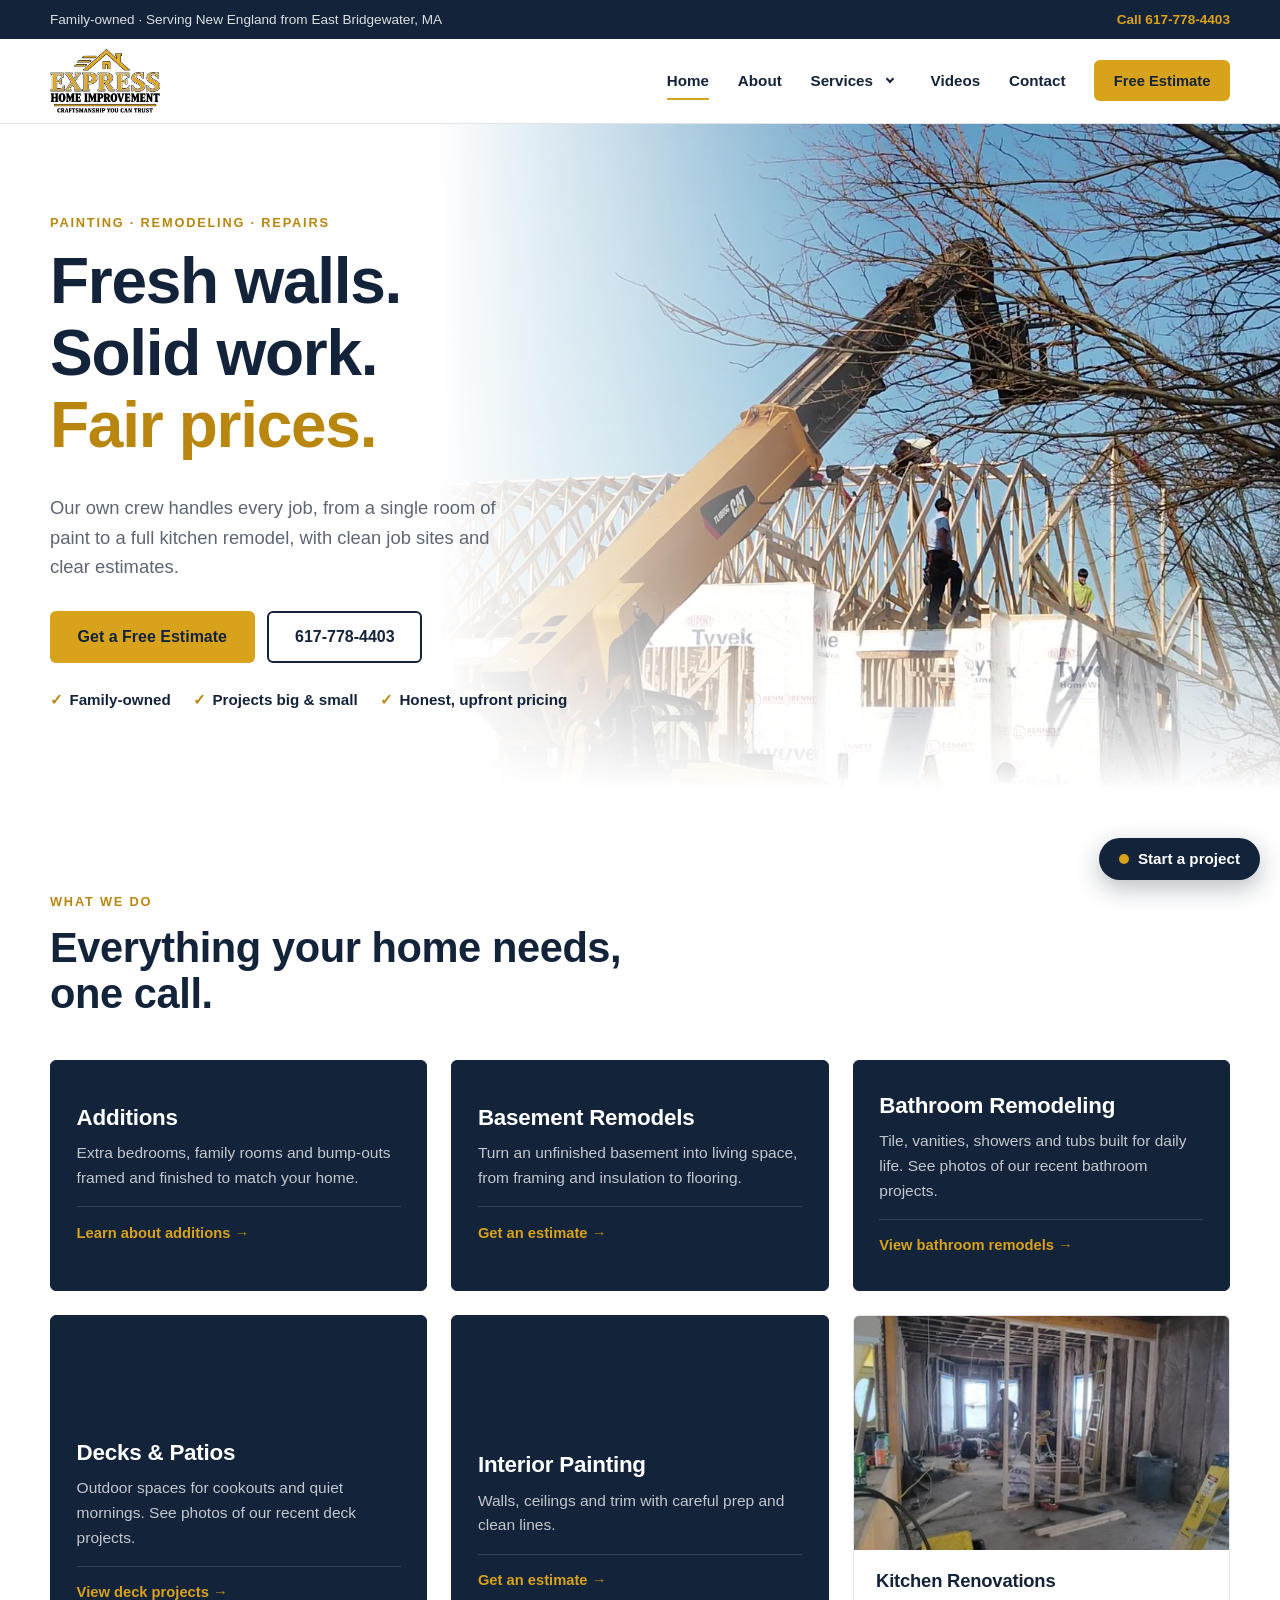
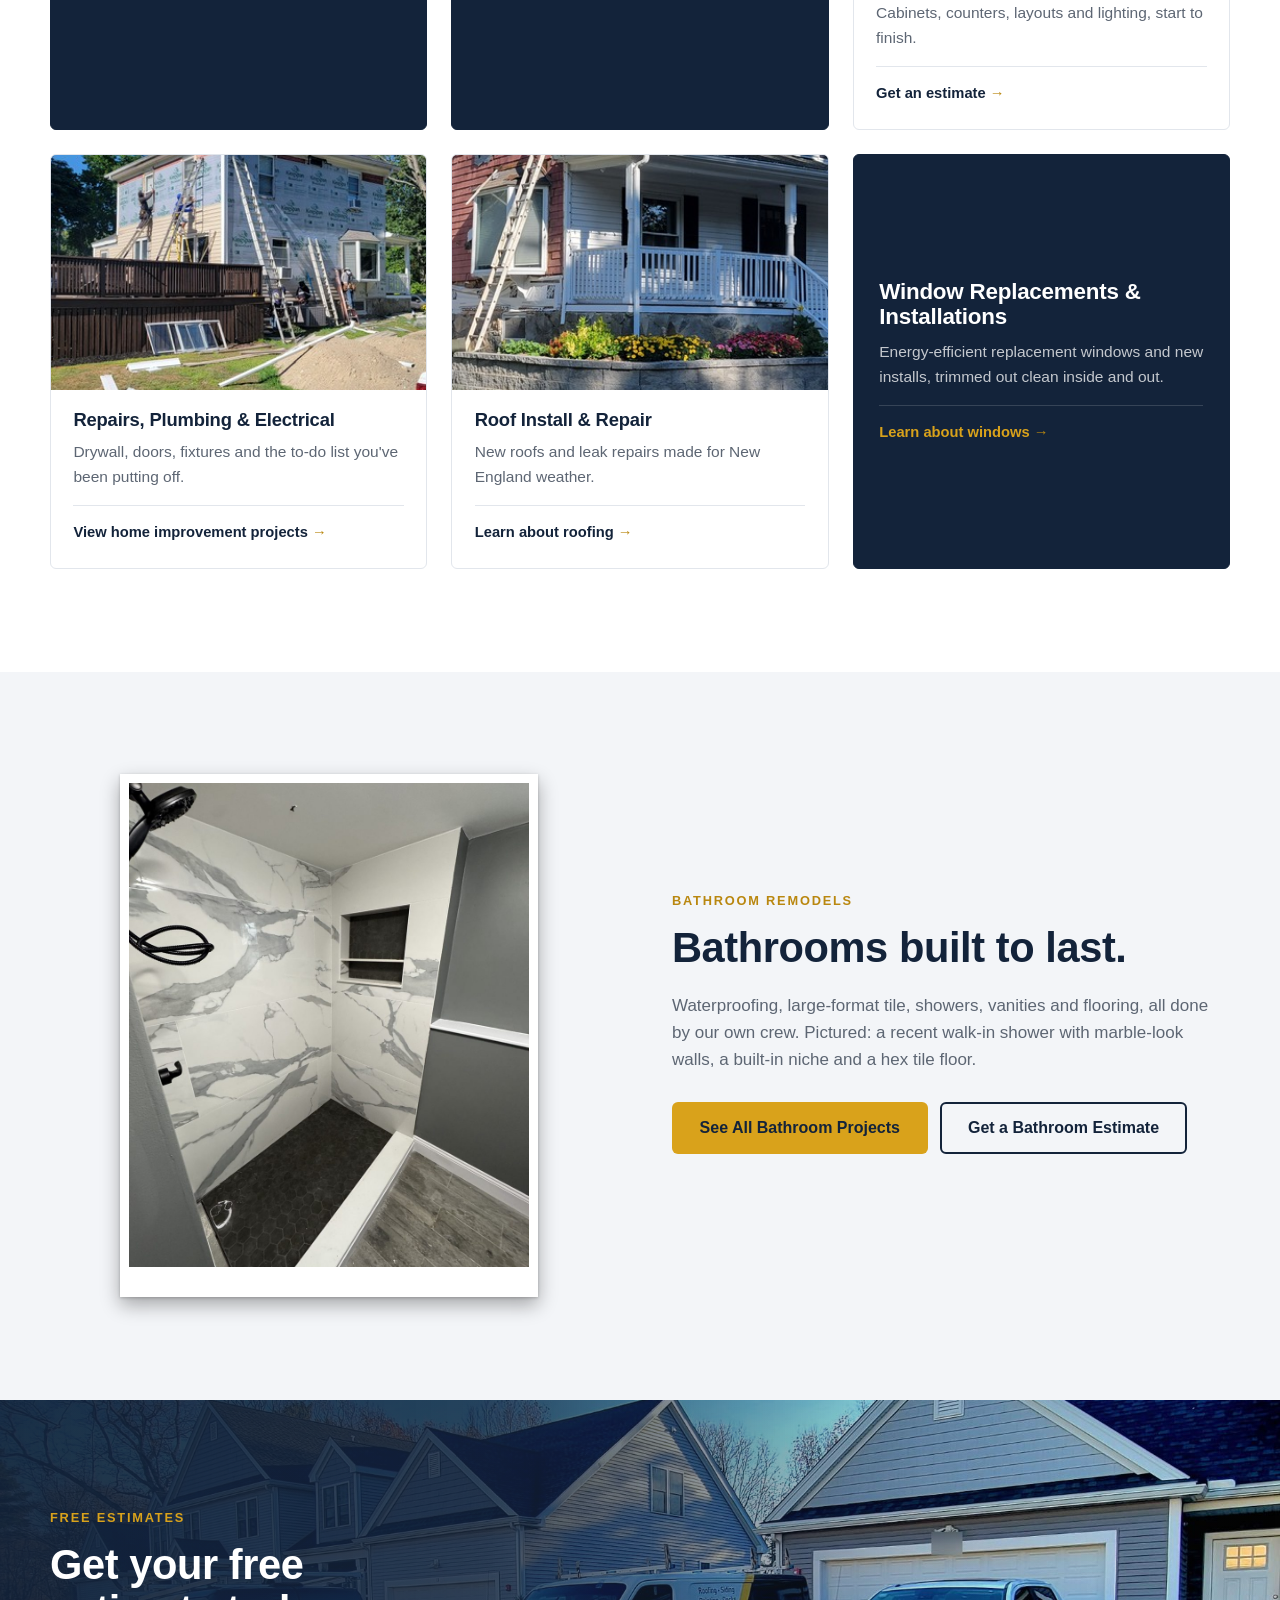
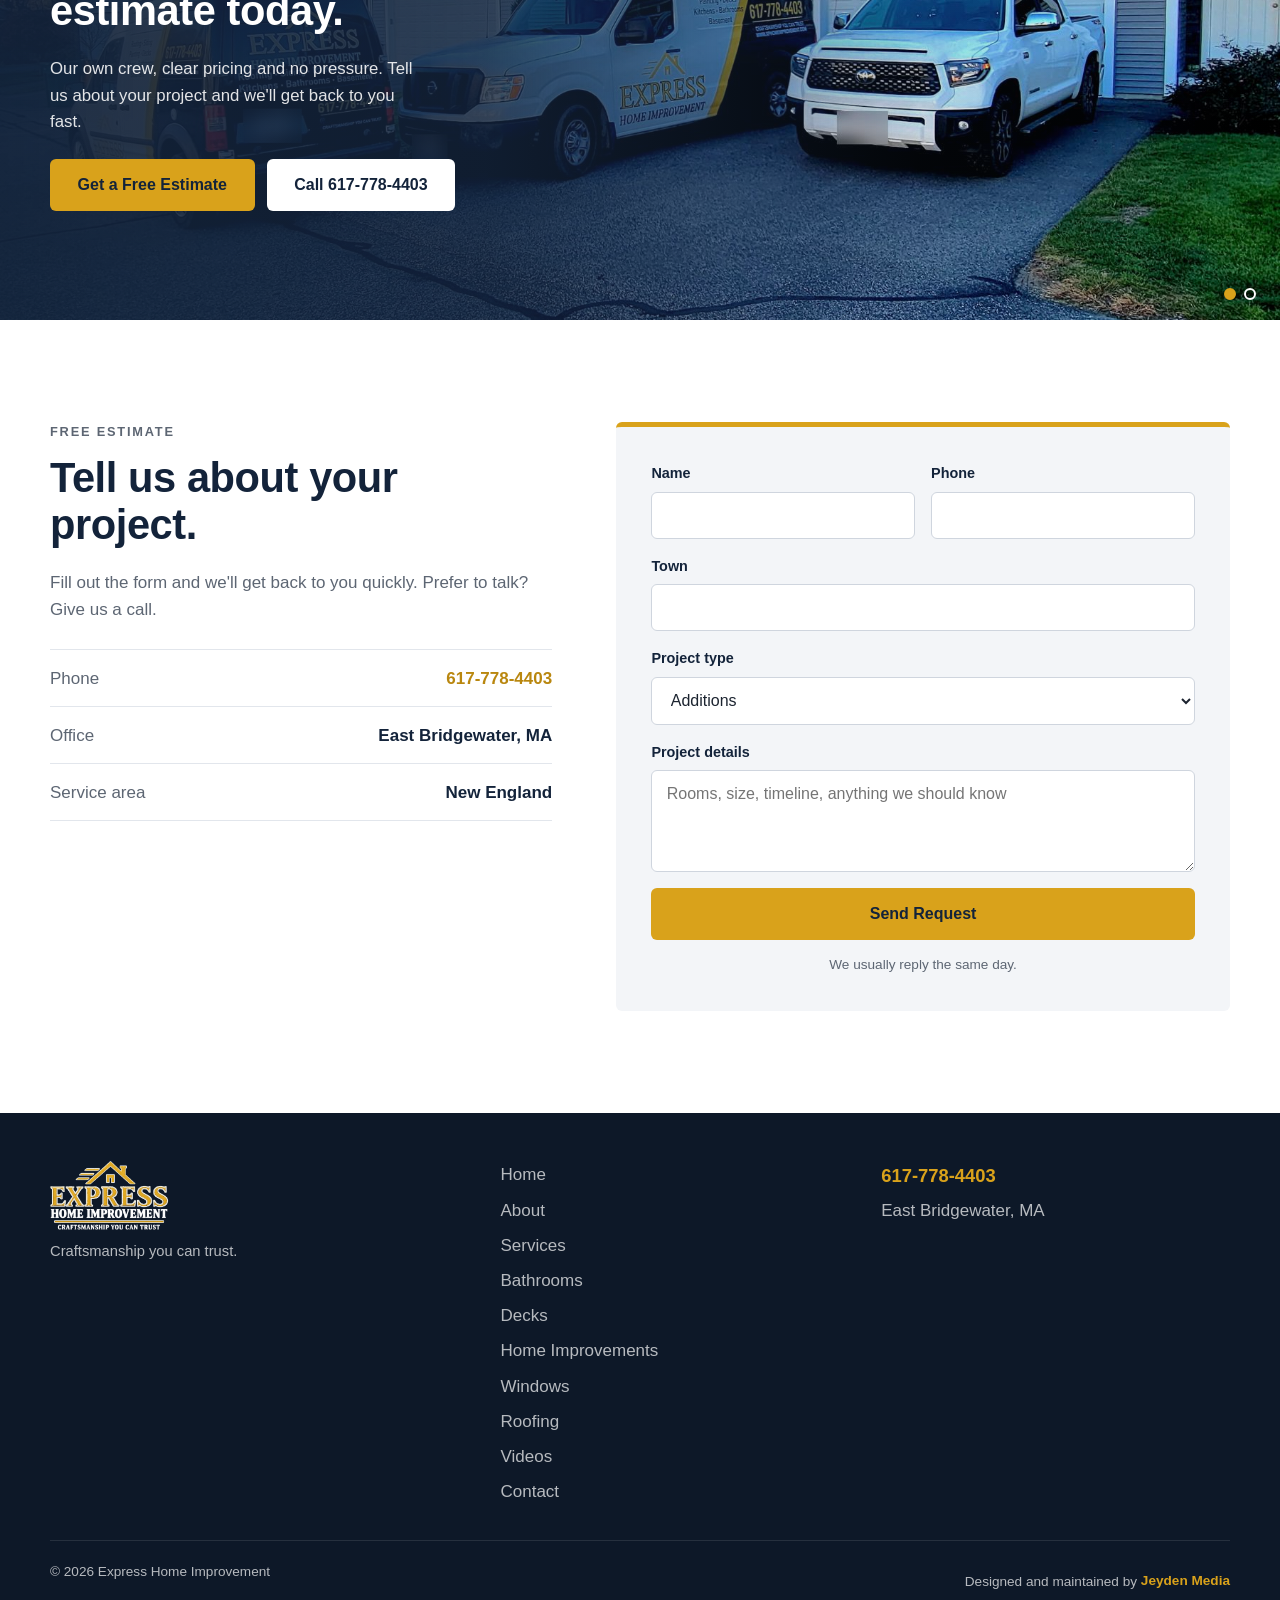
==== commit 941b06f1: "Add Roofing and Additions pages in magazine style; wire into nav, homepage, footer, sitemap and SEO " ====
--- a/index.html
+++ b/index.html
@@ -26,7 +26,7 @@
   <meta name="theme-color" content="#13233a">
   <link rel="icon" type="image/png" href="images/favicon.png">
   <link rel="apple-touch-icon" href="images/favicon.png">
-  <link rel="stylesheet" href="css/styles.css?v=20261128n">
+  <link rel="stylesheet" href="css/styles.css?v=20261128p">
   <script type="application/ld+json">
 {
  "@context": "https://schema.org",
@@ -209,7 +209,7 @@
         <a href="#services" class="nav__drop-link">Services</a>
         <button type="button" class="nav__drop-btn" aria-expanded="false" aria-controls="svcMenu" aria-label="Show service pages"></button>
         <div class="nav__sub" id="svcMenu">
-          <a href="#svc-additions"><svg class="nav__ico" viewBox="0 0 24 24" aria-hidden="true"><path d="M3 11l9-7 9 7"/><path d="M5 10v10h14V10"/><path d="M12 12v6M9 15h6"/></svg><span>Additions</span></a>
+          <a href="additions.html"><svg class="nav__ico" viewBox="0 0 24 24" aria-hidden="true"><path d="M3 11l9-7 9 7"/><path d="M5 10v10h14V10"/><path d="M12 12v6M9 15h6"/></svg><span>Additions</span></a>
           <a href="#svc-basement"><svg class="nav__ico" viewBox="0 0 24 24" aria-hidden="true"><path d="M3 20h4v-4h4v-4h4V8h6"/><path d="M3 20h18"/></svg><span>Basement Remodels</span></a>
           <a href="bathrooms.html"><svg class="nav__ico" viewBox="0 0 24 24" aria-hidden="true"><path d="M4 12h16v3a4 4 0 0 1-4 4H8a4 4 0 0 1-4-4z"/><path d="M6 12V6a2 2 0 0 1 4 0"/><path d="M7 19l-1 2M17 19l1 2"/></svg><span>Bathroom Remodeling</span></a>
           <a href="decks.html"><svg class="nav__ico" viewBox="0 0 24 24" aria-hidden="true"><path d="M3 9h18M3 13h18M3 17h18"/><path d="M6 9v10M18 9v10"/><path d="M12 5v4"/></svg><span>Decks &amp; Patios</span></a>
@@ -217,7 +217,7 @@
           <a href="#svc-painting"><svg class="nav__ico" viewBox="0 0 24 24" aria-hidden="true"><rect x="4" y="3" width="14" height="6" rx="1"/><path d="M18 6h2v5h-8v3"/><rect x="10" y="14" width="4" height="7" rx="1"/></svg><span>Interior Painting</span></a>
           <a href="#svc-kitchen"><svg class="nav__ico" viewBox="0 0 24 24" aria-hidden="true"><rect x="4" y="3" width="16" height="18" rx="2"/><path d="M4 10h16"/><circle cx="9" cy="6.5" r="1"/><circle cx="15" cy="6.5" r="1"/><path d="M8 14h8"/></svg><span>Kitchen Renovations</span></a>
           <a href="#svc-repairs"><svg class="nav__ico" viewBox="0 0 24 24" aria-hidden="true"><path d="M14.7 6.3a4 4 0 0 0-5.4 5.4L3 18l3 3 6.3-6.3a4 4 0 0 0 5.4-5.4l-2.5 2.5-2.4-.6-.6-2.4z"/></svg><span>Repairs, Plumbing &amp; Electrical</span></a>
-          <a href="#svc-roof"><svg class="nav__ico" viewBox="0 0 24 24" aria-hidden="true"><path d="M2 12l10-8 10 8"/><path d="M5 10v10h14V10"/><path d="M10 20v-5h4v5"/></svg><span>Roof Install &amp; Repair</span></a>
+          <a href="roofing.html"><svg class="nav__ico" viewBox="0 0 24 24" aria-hidden="true"><path d="M2 12l10-8 10 8"/><path d="M5 10v10h14V10"/><path d="M10 20v-5h4v5"/></svg><span>Roof Install &amp; Repair</span></a>
           <a href="windows.html"><svg class="nav__ico" viewBox="0 0 24 24" aria-hidden="true"><rect x="5" y="3" width="14" height="18" rx="1"/><path d="M12 3v18M5 12h14"/></svg><span>Window Replacements &amp; Installations</span></a>
         </div>
       </div>
@@ -267,8 +267,8 @@
       </header>
 
       <div class="services">
-        <a href="#contact" id="svc-additions" class="service service--text reveal" data-service="Additions">
-          <div class="service__body"><h3>Additions</h3><p>Extra bedrooms, family rooms and bump-outs framed and finished to match your home.</p><span class="service__link">Get an estimate</span></div>
+        <a href="additions.html" id="svc-additions" class="service service--text reveal">
+          <div class="service__body"><h3>Additions</h3><p>Extra bedrooms, family rooms and bump-outs framed and finished to match your home.</p><span class="service__link">Learn about additions</span></div>
         </a>
         <a href="#contact" id="svc-basement" class="service service--text reveal" data-service="Basement remodel">
           <div class="service__body"><h3>Basement Remodels</h3><p>Turn an unfinished basement into living space, from framing and insulation to flooring.</p><span class="service__link">Get an estimate</span></div>
@@ -290,9 +290,9 @@
           <div class="service__img"><img src="images/project-4.jpg" alt="Exterior siding repair in progress" loading="lazy"></div>
           <div class="service__body"><h3>Repairs, Plumbing &amp; Electrical</h3><p>Drywall, doors, fixtures and the to-do list you've been putting off.</p><span class="service__link">View home improvement projects</span></div>
         </a>
-        <a href="#contact" id="svc-roof" class="service reveal" data-service="Roof install / repair">
+        <a href="roofing.html" id="svc-roof" class="service reveal">
           <div class="service__img"><img src="images/service-roof.jpg" alt="Home with new roof and porch" loading="lazy"></div>
-          <div class="service__body"><h3>Roof Install &amp; Repair</h3><p>New roofs and leak repairs made for New England weather.</p><span class="service__link">Get an estimate</span></div>
+          <div class="service__body"><h3>Roof Install &amp; Repair</h3><p>New roofs and leak repairs made for New England weather.</p><span class="service__link">Learn about roofing</span></div>
         </a>
         <a href="windows.html" id="svc-windows" class="service service--text reveal">
           <div class="service__body"><h3>Window Replacements &amp; Installations</h3><p>Energy-efficient replacement windows and new installs, trimmed out clean inside and out.</p><span class="service__link">Learn about windows</span></div>
@@ -395,6 +395,7 @@
       <a href="decks.html">Decks</a>
       <a href="home-improvements.html">Home Improvements</a>
       <a href="windows.html">Windows</a>
+      <a href="roofing.html">Roofing</a>
       <a href="videos.html">Videos</a>
       <a href="#contact">Contact</a>
     </nav>
@@ -418,7 +419,7 @@
   <button class="lightbox__nav lightbox__next" aria-label="Next photo">›</button>
 </div>
 
-<script src="js/main.js?v=20261128n"></script>
-<script src="js/intake.js?v=20261128n"></script>
+<script src="js/main.js?v=20261128p"></script>
+<script src="js/intake.js?v=20261128p"></script>
 </body>
 </html>
